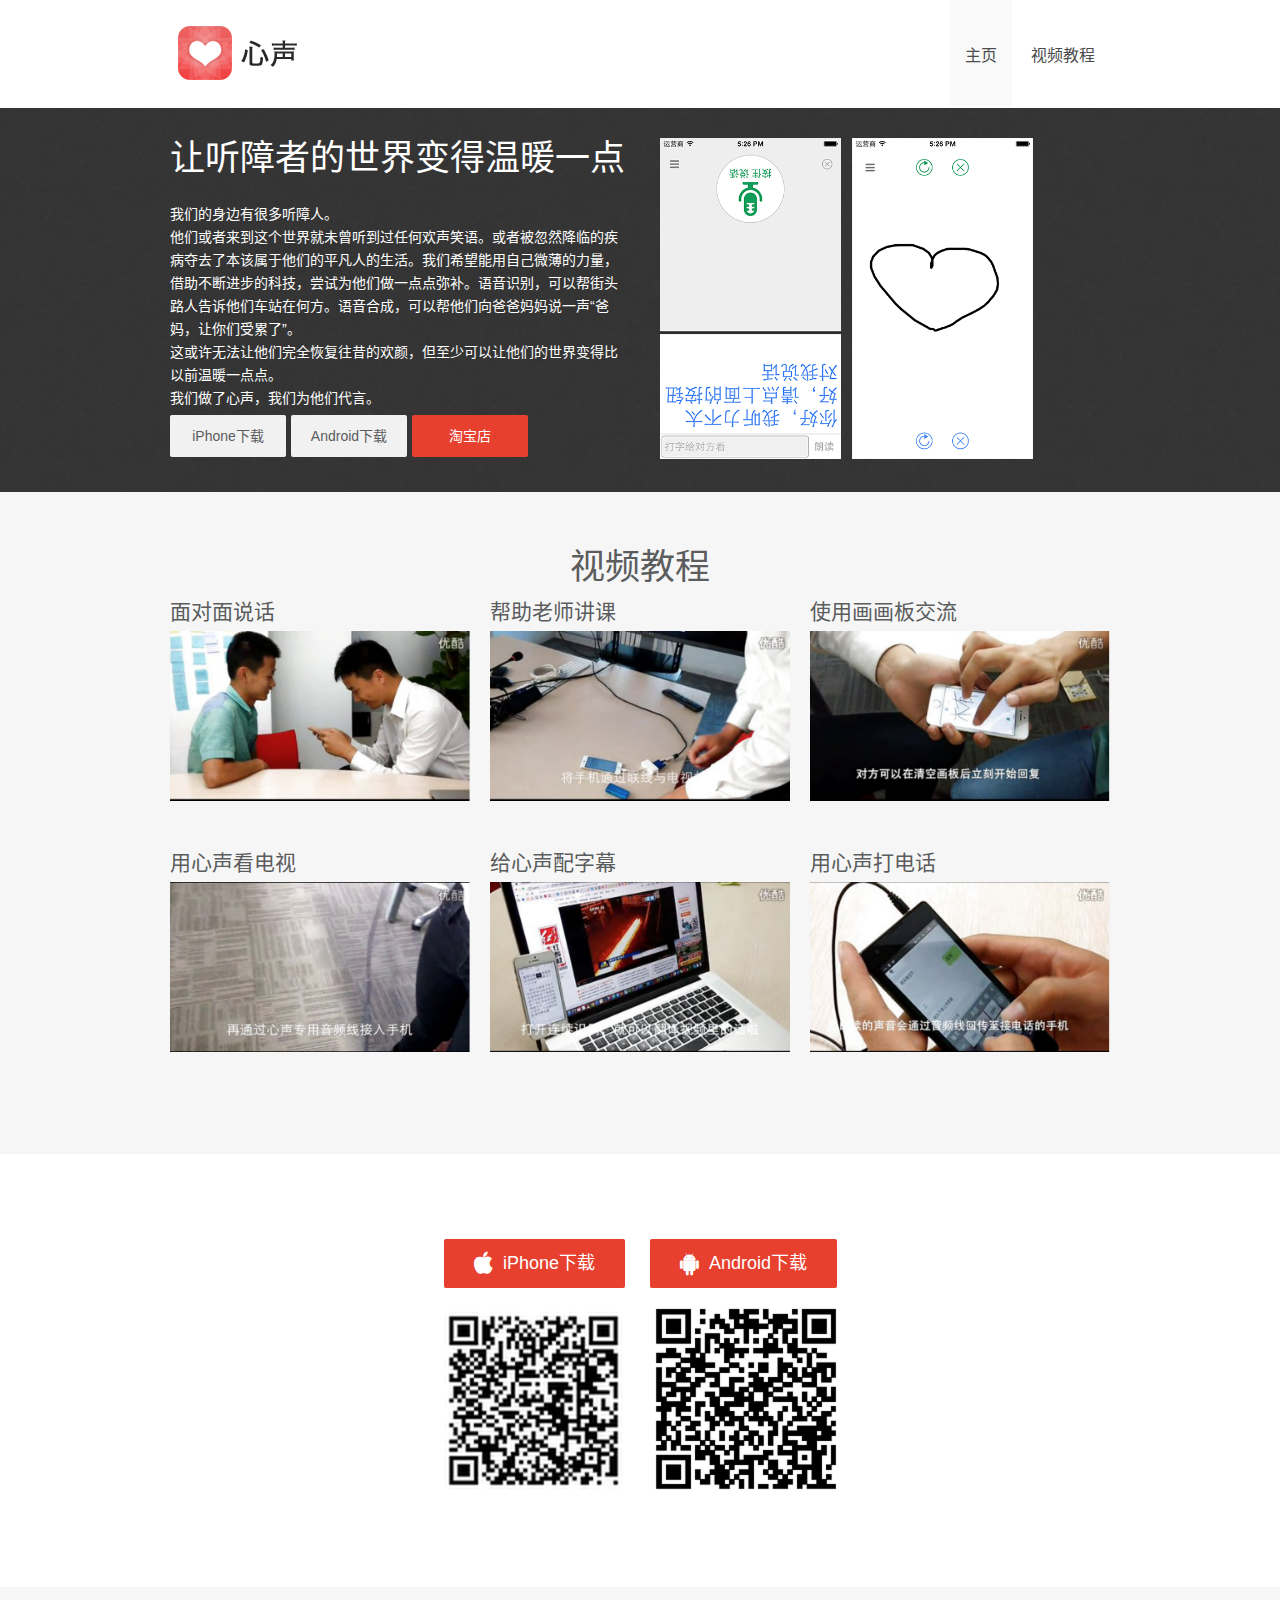
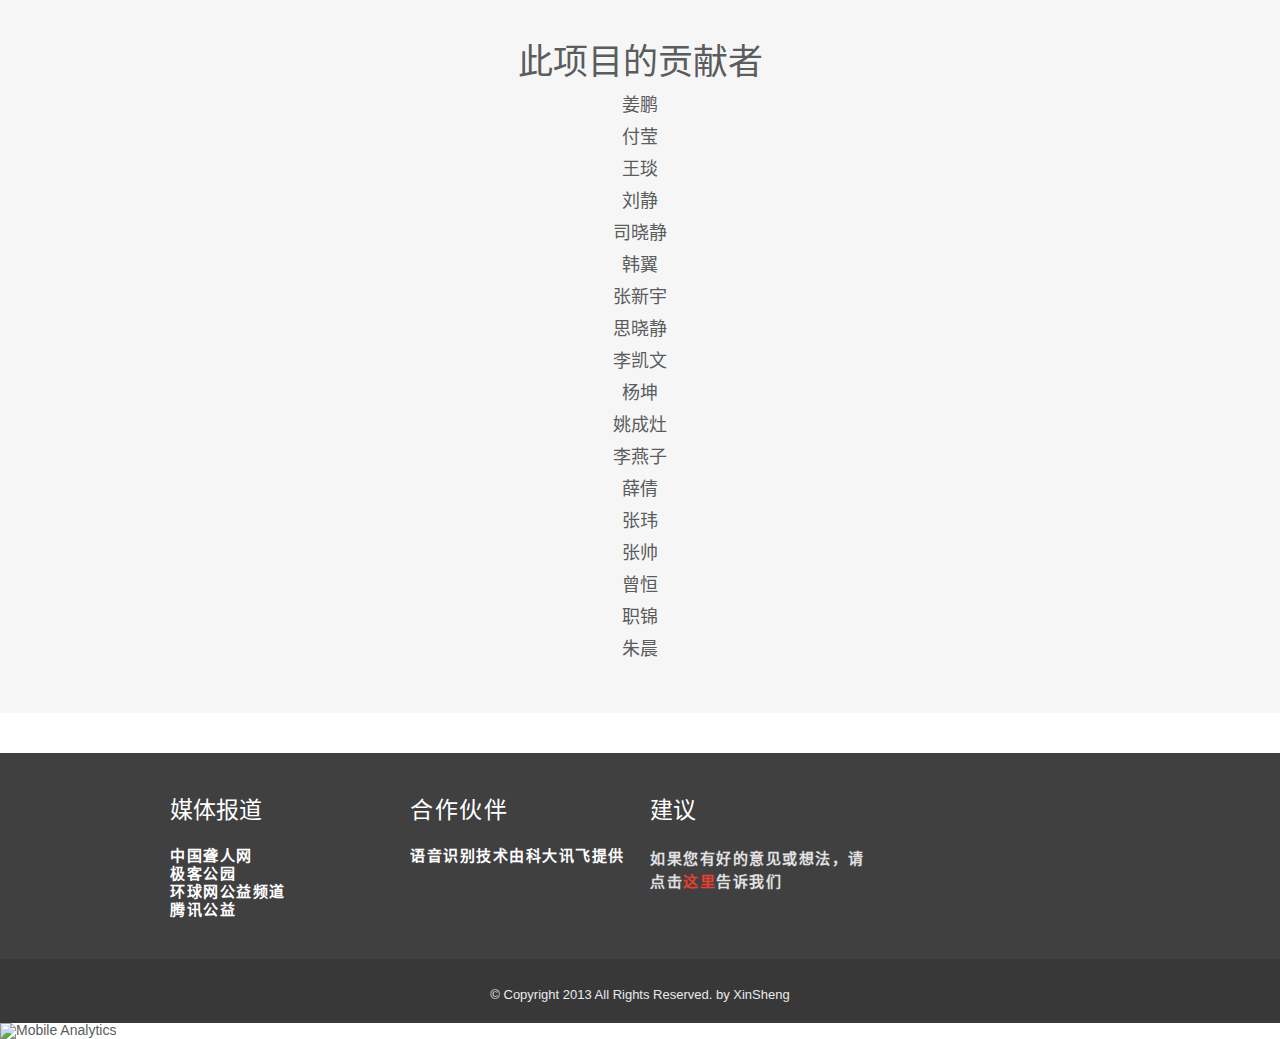
==== index.html @ 829e8775 "add code for mix panel" ====
<!DOCTYPE html>
<!--[if IE 8 ]><html class="ie ie8" lang="en"> <![endif]-->
<!--[if IE 9 ]><html class="ie ie9" lang="en"> <![endif]-->
<!--[if (gte IE 9)|!(IE)]><!--><html lang="zh-cn"> <!--<![endif]-->
<head>

  <!-- Basic Page Needs -->
  <meta charset="utf-8">
  <title>心声</title>
  <meta name="description" content="">
  <meta name="author" content="kevin kun">

  <!-- Mobile Specific Metas -->
  <meta name="viewport" content="width=device-width, initial-scale=1, maximum-scale=1">

  <!-- Main Style -->
  <link rel="stylesheet" href="css/style.css"> 
  
  <!-- Color Style -->
  <link rel="stylesheet" href="css/skins/colors/red.css" name="colors">
  
  <!-- Layout Style -->
  <link rel="stylesheet" href="css/layout/wide.css" name="layout">
  
  <!-- Style Switcher Box -->
  <link rel="stylesheet" href="css/switcher/style.css">


  <!--[if lt IE 9]>
      <script src="js/html5.js"></script>
  <![endif]-->
  
  <!-- Favicons -->
  <link rel="shortcut icon" href="images/favicon.ico">

  <!-- For mixpanel-->
  <!-- start Mixpanel --><script type="text/javascript">(function(f,b){if(!b.__SV){var a,e,i,g;window.mixpanel=b;b._i=[];b.init=function(a,e,d){function f(b,h){var a=h.split(".");2==a.length&&(b=b[a[0]],h=a[1]);b[h]=function(){b.push([h].concat(Array.prototype.slice.call(arguments,0)))}}var c=b;"undefined"!==typeof d?c=b[d]=[]:d="mixpanel";c.people=c.people||[];c.toString=function(b){var a="mixpanel";"mixpanel"!==d&&(a+="."+d);b||(a+=" (stub)");return a};c.people.toString=function(){return c.toString(1)+".people (stub)"};i="disable track track_pageview track_links track_forms register register_once alias unregister identify name_tag set_config people.set people.set_once people.increment people.append people.union people.track_charge people.clear_charges people.delete_user".split(" ");
for(g=0;g<i.length;g++)f(c,i[g]);b._i.push([a,e,d])};b.__SV=1.2;a=f.createElement("script");a.type="text/javascript";a.async=!0;a.src="undefined"!==typeof MIXPANEL_CUSTOM_LIB_URL?MIXPANEL_CUSTOM_LIB_URL:"//cdn.mxpnl.com/libs/mixpanel-2-latest.min.js";e=f.getElementsByTagName("script")[0];e.parentNode.insertBefore(a,e)}})(document,window.mixpanel||[]);
mixpanel.init("1b956e95eafcc970a281e02d8c5438c3");</script>

<!-- end Mixpanel -->



  
</head>
<body class="one-page">

  <div id="wrap" class="boxed">
    <header class="fixed" id="home">
      <!-- delete top-bar -->
      <div class="main-header">
        <div class="container clearfix">
          <!-- delete a small button --><!-- this appear on small devices -->
          <div class="one-third column">
            <div class="logo">
              <a href="#home">
                <img src="images/logo_new.png" alt="心声" />
              </a>
            </div>
          </div><!-- End Logo -->
         
          <div class="two-thirds column">
            <nav id="menu" class="navigation" role="navigation">
              <a href="#">Show navigation</a><!-- this appear on small devices -->
              <ul id="nav">
                <li class="active"><a href="#home">主页</a></li>
                <li ><a href="#videos">视频教程</a></li>
              </ul>
            </nav>
          </div><!-- End Menu -->
        </div><!-- End Container -->
      </div><!-- End main-header -->
    </header><!-- <<< End Header >>> -->
   
    <div class="clearfix">
      
        <div style="background:url(images/img/sliders/slider-2/slider-bg-2.jpg) no-repeat;background-position:50% 0;background-size:cover">
          <div class="container topslider">
            <div class="eight columns contain">
              <h2>
                <span>
                  让听障者的世界变得温暖一点
                </span>
              </h2>
              <p>
                <span>
                  我们的身边有很多听障人。</br>
                  他们或者来到这个世界就未曾听到过任何欢声笑语。或者被忽然降临的疾病夺去了本该属于他们的平凡人的生活。我们希望能用自己微薄的力量，借助不断进步的科技，尝试为他们做一点点弥补。语音识别，可以帮街头路人告诉他们车站在何方。语音合成，可以帮他们向爸爸妈妈说一声“爸妈，让你们受累了”。</br>
                  这或许无法让他们完全恢复往昔的欢颜，但至少可以让他们的世界变得比以前温暖一点点。</br>
                  我们做了心声，我们为他们代言。</br>
                  </span>
              </p>
              <div class="button2">
                <li><a href="https://itunes.apple.com/us/app/xin-sheng/id741291935" class="button downloading normal">iPhone下载</a></li>
                <li><a href="http://www.wandoujia.com/apps/im.xinsheng" class="button downloading normal">Android下载</a></li>
                <a href="http://shop113584321.taobao.com/" class="button downloading color">淘宝店</a>
              </div>
              
            </div>
            <img  src="images/img/sliders/slider-1/slider-item-1.png" class="hero-image"  data-topimage="16%"/>
          </div><!-- End Container -->
            
        </div><!-- End item -->
<!--        <div><iframe height=600 width=800 src="http://player.youku.com/embed/XODI5NTQwNjI4" frameborder=0 allowfullscreen></iframe></div>-->

   
   <!-- ======================== Start Our Services ======================== -->
   
   <div class="services style-2 home bottom-2" id="videos">
     <div class="container clearfix">
     
       <div class="sixteen columns"> 
        <h2 class="title">视频教程</h2> 
       </div>
     
       <div class="one-third column">
         <div class="item bottom-4">
            <div class="desc"><h4>面对面说话</h4></div>
            <a class="fancybox fancybox.iframe" href="iframe_youku.html" >
            <img src="images/cover/cover1.png" alt="" class="pic" />
            </a>
         </div>
       </div><!-- End item -->
       
       <div class="one-third column">
         <div class="item bottom-4">
           <div class="desc"><h4>帮助老师讲课</h4></div>
            <a class="fancybox fancybox.iframe" href="iframe_youku2.html">
            <img src="images/cover/cover2.png" alt="" class="pic" />
            </a>
         </div>
       </div><!-- End item -->
       
       <div class="one-third column">
         <div class="item bottom-4">
           <div class="desc"><h4>使用画画板交流</h4></div>
            <a class="fancybox fancybox.iframe" href="iframe_youku3.html">
            <img src="images/cover/cover3.png" alt="" class="pic" />
            </a>
         </div>
       </div><!-- End item -->
       
       <div class="one-third column">
         <div class="item bottom-4">
           <div class="desc"><h4>用心声看电视</h4></div>
            <a class="fancybox fancybox.iframe" href="iframe_youku4.html">
            <img src="images/cover/cover4.png" alt="" class="pic" />
            </a>
         </div>
       </div><!-- End item -->
       
       <div class="one-third column">
         <div class="item bottom-4">
           <div class="desc"><h4>给心声配字幕</h4></div>
            <a class="fancybox fancybox.iframe" href="iframe_youku5.html">
            <img src="images/cover/cover5.png" alt="" class="pic" />
            </a>
         </div>
       </div><!-- End item -->
       
       <div class="one-third column">
         <div class="item bottom-4">
           <div class="desc"><h4>用心声打电话</h4></div>
            <a class="fancybox fancybox.iframe" href="iframe_youku6.html">
            <img src="images/cover/cover6.png" alt="" class="pic" />
            </a>
         </div>
       </div><!-- End item -->
       
     </div><!-- End Container -->
   </div><!-- End services -->
   
   <!-- ======================== End ======================== -->
   

    
    <!-- ======================== Start About us ======================== -->
   
   <div class="home-bg bottom-3" id="download">
     <div class="container clearfix"> 
          <div class="eight columns left ">
              <a class="button medium color" href="https://itunes.apple.com/us/app/xin-sheng/id741291935"><i class="fa fa-apple fa-lg"></i>&nbsp;&nbsp;iPhone下载</a>
              <div>
                <img src="images/iphone.png" class="QRcode">
              </div>
         </div>
          <div class="eight columns right">
              <a class="button medium color" href="http://www.wandoujia.com/apps/im.xinsheng"><i class="fa fa-android fa-lg"></i>&nbsp;&nbsp;Android下载</a>
              <div>
              <img src="images/android.png" class="QRcode">
              </div>
              
         </div>
    </div><!-- End Container -->
   </div><!-- End about -->
   
   
    <div class="home-bg bottom-3" id="contributer">
     <div class="container clearfix"> 
        <h2 class="title">此项目的贡献者</h2>
        <ul id="namelist">
          <li>姜鹏</li>
          <li>付莹</li>
          <li>王琰</li>
          <li>刘静</li>
          <li>司晓静</li>
          <li>韩翼</li>
          <li>张新宇</li>
          <li>思晓静</li>
          <li>李凯文</li>
          <li>杨坤</li>
          <li>姚成灶</li>
          <li>李燕子</li>
          <li>薛倩</li>
          <li>张玮</li>
          <li>张帅</li>
          <li>曾恒</li>
          <li>职锦</li>
          <li>朱晨</li>
        </ul>
    </div><!-- End Container -->
   </div><!-- End about -->    
    
   
   <footer>
   
     <div class="footer-top">
      <div class="container clearfix">
        
        <div class="four columns widget">
          <h3 class="title">媒体报道</h3>
          <ul class="contributor">
            <li><a href="http://cndcm.cn/index.php?m=content&c=index&a=show&catid=194&id=19">中国聋人网</a></li>
              <li><a href="http://www.geekpark.net/read/view/187723">极客公园</a></li>
              <li><a href="http://hope.huanqiu.com/exclusivetopic/2013-12/4644925.html">环球网公益频道</a></li>
              <li><a href="http://gongyi.qq.com/a/20131210/008461.htm">腾讯公益</a></li>
            </ul>
        </div><!-- End Flickr Widget -->
        
        <div class="four columns widget">
          <div class="contributor"> 
          <h3 class="title">合作伙伴</h3>
          <a href="http://open.voicecloud.cn/">语音识别技术由科大讯飞提供</a>
          
          </div>
        </div>
          <div class="four columns widget">
            <h3 class="title">建议</h3>
              <div class="contributor"><p>如果您有好的意见或想法，请点击<a href="https://jinshuju.net/f/e14x0z" target="“_blank”">这里</a>告诉我们</p></div>
              
          </div>
          <!-- End Subscribe Widget -->
        
      </div><!-- End container -->
     </div><!-- End footer-top -->
     
     <div class="footer-down">
      <div class="container clearfix">
        
        <div class="sixteen columns">
         <span class="copyright">
         © Copyright 2013 All Rights Reserved. by XinSheng</span>
        </div><!-- End copyright -->
        
      </div><!-- End container -->
     </div><!-- End footer-top -->
     
   </footer><!-- <<< End Footer >>> -->
  
  </div><!-- End wrap -->
  
  <!-- Start JavaScript -->
  <script src="js/jquery-1.9.1.min.js"></script> <!-- jQuery library -->
  <script src="js/jquery.easing.1.3.min.js"></script> <!-- jQuery Easing --> 
  <script src="js/jquery-ui/jquery.ui.core.js"></script> <!-- jQuery Ui Core-->
  <script src="js/jquery-ui/jquery.ui.widget.js"></script> <!-- jQuery Ui Widget -->
  <script src="js/jquery-ui/jquery.ui.accordion.js"></script> <!-- jQuery Ui accordion--> 
  <script src="js/jquery-cookie.js"></script> <!-- jQuery cookie --> 
  <script src="js/ddsmoothmenu.js"></script> <!-- Nav Menu ddsmoothmenu -->
  <script src="js/jquery.flexslider.js"></script> <!-- Flex Slider  -->
  <script src="js/colortip.js"></script> <!-- Colortip Tooltip Plugin  -->
  <script src="js/tytabs.js"></script> <!-- jQuery Plugin tytabs  -->
  <script src="js/jquery.ui.totop.js"></script> <!-- UItoTop plugin  -->
  <script src="js/carousel.js"></script> <!-- jQuery Carousel  -->
  <script src="js/jquery.isotope.min.js"></script> <!-- Isotope Filtering  -->
  <script src="js/twitter/jquery.tweet.js"></script> <!-- jQuery Tweets -->
  <script src="js/jflickrfeed.min.js"></script> <!-- jQuery Flickr -->
  <script src="js/social-options.js"></script> <!-- social options , twitter, flickr.. -->
  <script src="js/doubletaptogo.js"></script> <!-- Touch-friendly Script  -->
  <script src="js/fancybox/jquery.fancybox.js"></script> <!-- jQuery FancyBox -->
  <script src="js/fancybox/jquery.fancybox-thumbs.js"></script> 
  <script src="js/jquery.sticky.js"></script> <!-- jQuery Sticky -->
  <!-- Start onepage js -->
  <script src="js/one-page/jquery.scrollTo.js"></script> 
  <script src="js/one-page/jquery.nav.js"></script>
  <script>
  $(document).ready(function() {
	$('#nav').onePageNav({
	  begin: function() {
	  console.log('start')
	  },
	  end: function() {
	  console.log('stop')
	  },
	  filter: ':not(.external)',
	  scrollThreshold: 0.25,
	  scrollOffset: 200
	});				 
  });
  </script>
  <!-- End onepage js -->
  <script src="js/custom.js"></script> <!-- Custom Js file for javascript in html -->
  <!-- End JavaScript -->
  
<a href="https://mixpanel.com/f/partner"><img src="//cdn.mxpnl.com/site_media/images/partner/badge_blue.png" alt="Mobile Analytics" /></a>
    
</body>
</html>
---- css/style.css ----
/*
* Theme Name: Invention
* Theme URI: http://www.jozoor.com
* Description: Invention Theme for corporate and creative sites, responsive and clean layout, more than color skins
* Author: Jozoor team
* Author URI: http://www.jozoor.com
* Version: 1.0
*/

/*
= = = = = = = = = = = = = = = = = = = = = = = = = = = = = = = = =  
=     00   00 00 00   00 00 00   00 00 00   00 00 00   00 00    =
=     00   00    00        00    00    00   00    00   00       =
=     00   00    00      00      00    00   00    00   00       =
=     00   00    00    00        00    00   00    00   00       =
=  00 00   00 00 00   00 00 00   00 00 00   00 00 00   00       =
= = = = = = = = = = = = = = = = = = = = = = = = = = = = = = = = =
*/

/* Import Basic Files
================================================== */

@import url("font.css");                                 /* Custom Font */
@import url("base.css");                                 /* Reset & Basics */
@import url("font-awesome/css/font-awesome.min.css");    /* Font Awesome */
@import url("fontello/css/fontello.css");                /* Fontello Social */
@import url("jquery.fancybox-thumbs.css");
@import url("skeleton.css");                             /* Base 960 Grid */
@import url("javascript.css");                           /* Css Styles for js scripts */
@import url("shortcodes.css");                           /* Css Styles for shortcodes */
@import url("skins/white.css");                          /* Layout Skin */
@import url("custom.css");                               /* Css Styles File for any changes you want to add */


/* Site Styles
================================================== */

/* === common styles === */
.float-right, .top-bar .social-icons, #nav, .more, footer .social, header .social, .accordion .icon-plus, .accordion .icon-minus, .portfolio-control, .portfolio-control a, a.next-post {
	float:right;
}

.float-left, .tweet_list li i.icon-twitter, .navigation ul li, .page-title h1, .accordion.style2 .icon-plus, .accordion.style2 .icon-minus, #horizontal-tabs ul.tabs li, #vertical-tabs .contents, #vertical-tabs ul.tabs, .alert i, .pagination a, .team .item h4, .member-social a, #options li, .share-social a, .post-meta .meta, img.pic-2, .post.style-2 .image-post, a.prev-post, .about-author .avatar, .related-posts .item, .comments .comment-box .avatar, .form-box, .the-icons, header.style-3 #nav  {
	float:left;
}

.bottom-1 { margin-bottom:15px !important; }
.bottom-2 { margin-bottom:25px !important; }
.bottom-3 { margin-bottom:35px !important; }
.bottom-4 { margin-bottom:45px !important; }
.bottom-5 { margin-bottom:55px !important; }

.top-1 { margin-top:15px !important; }
.top-2 { margin-top:25px !important; }
.top-3 { margin-top:35px !important; }
.top-4 { margin-top:45px !important; }
.top-5 { margin-top:55px !important; }

#menu > a {
	border-radius:1px;
}

img.QRcode{
	height: 193px;
}

.hero-image{
	width: 373px;
	margin-left: 20px;
}

div#download {
background-color: #ffffff;
}

.recent-work .item img.pic, .portfolio .item img.pic, .gallery .item img.pic, .img-caption, .slidecontrols li a, .more, .latest-blog .item img.pic, #footer.thumbs li img, #sidebar.thumbs li img, .subscribe input.mail, .subscribe input.submit, #toTop, .accordion h4, .accordion p, .accordion.style2 .icon-plus, .accordion.style2 .icon-minus, .meter, .meter .meter-content, .button, #horizontal-tabs .contents, #vertical-tabs .contents, #horizontal-tabs.style2 ul.tabs li, #vertical-tabs.style2 ul.tabs li, .alert, #toggle-view li h4, #toggle-view .panel, .info-box, .pagination a, .breadcrumbs, .form-elements input[type="text"], .form-elements select, .form-elements textarea, .qoute, .welcome, .testimonial-item  p, .member-social a, .team .item img, .tables-column, .tables-column .footer h4 a, #options li a, .portfolio-control a, .flex-container .slides li img, .share-social a, .project-full img, .image-post img, .post-meta .meta, .widget .text-search, .popular-tags a, img.pic-2, #footer.thumbs li img, .widget .followers, .widget .followers li a, .blog-3 .item, .post-tags, .about-author .content, .related-posts .item img, .comments .comment-box.author, .form-box input.text, .form-box textarea, body.under-construction .content input.subscribe-text, body.under-construction .content input.subscribe-button, .notification_error, .notification_ok {
	border-radius:2px;
}

.tables-column .header h3, .blog-3 .item .image-post img {
	border-radius:2px 2px 0 0;
}

.flex-direction-nav li a.flex-prev, blockquote {
	border-radius:0 2px 2px 0 ;
}

.flex-direction-nav li a.flex-next {
	border-radius:2px 0 0 2px ;
}

img.pic-2 {
	margin:0 13px 5px 0;
}

.more {
	width:29px;
	height:29px;
	display:block;
	font-weight:700;
}

.social a {
	display: inline-block;
	margin: 0 0 0 18px;
}

footer .social .social-icon.white, header .social .social-icon.white {
	margin: 0 !important;
}

header .social {
	margin-top:1px;
}

footer .social {
	margin-top:2px;
}

/* === main styles === */

/* header */
.top-bar {
	min-height: 30px;
    padding: 10px 0;
}

.phone-mail {
	padding: 3px 0;
}

.phone-mail a {
	margin-right:20px;
}

.phone-mail i {
	margin-right:7px;
}

.logo {
	margin:18px 0;
}

/* header styles */
header.style-2 .top-bar {
	min-height: 4px;
	padding:0;
}

header.style-2 .down-button {
	display:none !important;
}

header .search form {
	margin:30px 0;
}

header.style-3.style-5 .navigation > #nav {
	display:inline-block;
	float:none;
	margin-bottom:-4px;
}

header.style-3.style-5 .down-header {
	min-height:66px;
}

/* header sticky fixed */
header.fixed .sticky-wrapper.is-sticky .main-header, header.fixed .sticky-wrapper.is-sticky .down-header {
	position:relative;
	z-index:1000;
	width: 100%;
	-moz-box-shadow: 0 0 3px #888;
    -webkit-box-shadow: 0 0 3px #888;
    box-shadow: 0 0 3px #888;
}

/* navigation menu */
#nav {
	margin-top:-4px;
}

header.style-3 #nav {
	margin-top:-1px;
}

#menu > a {
	display: none;
}

i.icon-angle-down.responsive {
	display:none;
}

.down-button {
	text-align:center;
	display:none;
}

/* slider */
.slider-2 {
	overflow:hidden;
}

.slider-2 .slides .contain {
	position:relative;
	min-height:478px;
}

.slider-2 .button.medium {
	padding:17px 30px;
	margin-right:12px;
}


/* slider-2 options */
.slider-2 .slides  h2, .slider-2 .slides  p, .slider-2 .slides .links {
	position:absolute;
	width:70%;
	padding:0 2%;
}
.slider-2 .slides  h2, .slider-2 .slides  p, .slider-2 .slides  .links {
	max-width:480px;
	min-width:480px;
}

.slider-2 .slides h2 { bottom:70%; opacity:1; }
.slider-2 .slides p { bottom:55%; opacity:1; }
.slider-2 .slides .links { bottom:20%; opacity:1; }
.slider-2 .slides .item {position:absolute;
top: 12%;right: 0%; opacity: 1}

.slider-2 .slides h2 span {
   padding: 10px 20px;
   background:rgba(0, 0, 0, 0.5);
   line-height: 75px;
	letter-spacing:2px;
}



/* services */
.services.home, .one-page .home-bg, .one-page.section, .one-page.welcome {
	padding:55px 0;
}

.one-page.section {
	padding-bottom:0;
}

.services.home.s-2 {
	padding: 75px 0 35px 0;
}

.services.style-1 .item {
	margin-bottom:10px;
}

.services.style-1 .item h3 {
	margin-bottom:12px;
}

.services.style-1 .item .circle {
	width: 130px;
	height: 50px;
	border-radius: 50%;
	margin: 0 auto;
	padding: 40px 0;
	margin-bottom:30px;
}

.services.style-1 .item .circle a {
	display:block;
}

.services.style-1 .item p {
	padding: 0 5px;
}

/* style 2 */
.services.style-2 .item {
	overflow:hidden;
}

.services.style-2 .circle {
	width: 50px;
	height: 22px;
	border-radius: 50%;
	padding: 14px 0;
	margin-right: 10px;
	margin-top: 7px;
}

.services.style-2 .data {
	width: 78%;
}

/* style 3 */
.services.style-3 .item {
	overflow:hidden;
}

.services.style-3 .circle {
	width: 105px;
	height: 51px;
	border-radius: 50%;
	padding:27px 0;
	margin-right: 10px;
}

.services.style-3 .data {
	width: 73%;
}

/* recent work */
.recent-work .item {
	position:relative;
	overflow: hidden; 
	max-height: 240px;
	margin-bottom:20px;
}

.portfolio .item, .gallery .item {
	position:relative;
	overflow: hidden; 
	margin-bottom:20px;
}

.img-caption {
	position:absolute;
	top:100%;
	width:100%;
	height: 100%;
}

.portfolio .item img, .gallery .item img, .recent-work .item img, .portfolio .item a, .recent-work .item a, .gallery .item a {
	display:block;
}

.img-caption .desc {
	padding:10%;
}

.img-caption .desc span {
	text-align: center;
	display: block;
	font-weight: bold;
	margin-top: 10%;
}

.portfolio .item.element-4 .img-caption .desc span {
	margin-top:3%;
}

.portfolio .item.element-4 .img-caption .desc, .gallery .item.element-4 .img-caption .desc {
	padding:5%;
}

.recent-work .item img, .portfolio .item img, .gallery .item img  {
	width:100%;
	height:auto;
}

/* lates blog */
.latest-blog .item {
	margin-bottom:27px;
}

.latest-blog .item img.pic {
	margin-bottom:15px;
}

.latest-blog .item img.pic:hover {
	opacity:.7; filter:alpha(opacity=70); 
}

.latest-blog .item .meta {
	margin-bottom:13px;
}

/* featured clients */
.featured-clients .item {
	margin-bottom:20px;
}

.featured-clients img {
	opacity:.8; filter:alpha(opacity=80); 
}

.featured-clients img:hover {
	opacity:1; filter:alpha(opacity=100); 
}

/* footer */
footer {
	margin-top:40px;
}

.footer-top {
	padding:40px 0;
}

.footer-down {
	padding:22px 0;
}

footer h3.title {
	margin-bottom:20px;
}

.subscribe form {
	margin-top:22px;
}

.subscribe input.mail {
	padding:13px;
	border:none;
	width: 53%;
    margin-right: 2px;
}

.subscribe input.submit {
	padding:12px 15px;
	border:none;
	cursor:pointer;
}

span.copyright {
	padding-top: 7px;
	display: block;
}


/* start inernal pages */
.page-title {
	padding:42px 0 34px 0;
	margin-bottom: 40px;
}

.page-title h1 {
	margin-bottom:0;
}

/* testimonials */
.testimonials .testimonial-item {
	margin-bottom:20px;
}

.testimonial-item  p {
	padding:18px 20px 25px 20px;
}

.testimonials-arrow {
	background:url(../images/icons/testimonials-arrow.png) no-repeat;
	width:26px;
	height:26px;
	margin:0 0 0 30px;
}

.testimonial-item .author {
	margin: -4px 0 0 77px;
}

/* team */
.team .item {
/*	margin-bottom:30px !important;*/
/*	min-height:397px;*/
}

.team.columns-4 .item {
	min-height:360px;
}

.team .item img {
	margin-bottom:15px;
	opacity:.7; filter:alpha(opacity=70); 
}

.team .item img:hover {
	opacity:1; filter:alpha(opacity=100); 
}

.team .item h4 {
	margin-right:5px;
}

.team .item span {
	font-style: italic;
	margin-top: 10px;
	display: inline-block;
}

.team .item p {
	margin:8px 0 18px 0;
}

.member-social a {
	margin: 0 6px 6px 0;
	/*width: 38px; height: 18px; padding: 7px 0 12px 0;*/
	width: 34px;
	height: 15px;
	padding: 4px 0 12px 0;
}

.member-social a i {
	margin:0 auto !important;
	display:block !important;
}

/* 404 page */
.page-404 {
	padding:60px 0 120px 0;
	min-height:520px;
	margin-bottom: -40px;
}

.page-404 .oops {
	margin-bottom: 38px;
}

.page-404 .text {
	margin-bottom:30px;
}

.page-404 .coffee {
	position:relative;
	width: 77px;
    margin: 20px auto;
}

.page-404 i.icon-coffee{
	position: absolute;
	top: 31px;
	z-index: 100;
}

.page-404 i.icon-fire{
	position: absolute;
	left: 28px;
}

/*  single project */
.portfolio-control {
	margin-top:6px;
}

.portfolio-control a {
	padding:4px 14px;
	margin-left: 9px;
}

.portfolio-control a.all {
	padding: 6px 8px 2px 8px;
}

.share-social a {
	margin: 0 6px 6px 0;
	width: 38px;
	height: 18px;
	padding: 7px 0 12px 0;
}

.share-social a span {
	margin:0 auto !important;
	display:block !important;
}

.project-full li {
	margin-bottom:20px;
}

/* blog posts */
.post.style-1, .post.style-2 {
	padding-bottom:32px;
}

.post.style-1:last-child, .post.style-2:last-child {
	border-bottom:0;
}

.image-post {
	margin:5px 0 15px 0;
}

.image-post img:hover {
	opacity:.7; filter:alpha(opacity=70); 
}

.post-content p {
	margin-bottom:10px;
}

.post-meta {
	overflow:hidden;
}

.post-meta .meta {
    padding: 8px 12px 8px 12px;
	min-height: 16px;
	margin: 0 5px 5px 0;
	display: inline-block;	
}

.post-meta .meta i {
	margin-right:3px;
}

.post.style-2 .image-post img {
	max-width: 260px;
	min-height: 187px;
	margin-right: 20px;
}

html.ie.ie8 .post.style-2 .image-post {
	max-width: 260px;
	min-height: 187px;
	margin-right: 20px;
}

.post.single {
	border-bottom:0 !important;
}

/* sidebar */
.sidebar .widget {
	margin-bottom:30px;
}

.sidebar .search form, header .search form {
	position:relative;
}

.sidebar .widget .text-search, header .widget .text-search {
	padding:13px 36px 13px 13px;
	border:none;
	width: 82%;
}

.widget .submit-search {
	background:url(../images/icons/search-icon.png) no-repeat;
	position:absolute;
	top: 15px;
	right: 14px;
	border:none;
	cursor:pointer;
	width:18px;
	height:18px;
}

.widget.categories ul li {
	padding: 5px 5px 10px 18px;
	margin-bottom: 7px;
}

.widget.categories ul li:last-child {
	border-bottom:0;
	margin-bottom:0;
}

.popular-tags a {
	padding: 12px 10px;
	display: inline-block;
	margin: 0 6px 6px 0;
}

.widget #horizontal-tabs ul.tabs li {
	padding: 16px 14px;
}

.widget.most-posts ul.posts li {
	margin-bottom: 22px;
	overflow: hidden;
}

footer .widget.most-posts ul.posts li {
	margin-bottom: 12px;
}

.widget.most-posts ul.posts li:last-child {
	margin-bottom:0;
}

.widget.most-posts ul.posts li img:hover {
    opacity:.8; filter:alpha(opacity=80); 	
}

.widget.most-posts ul.posts li p {
	margin-bottom:5px;
}

.widget.most-posts ul.posts li img {
	width:68px;
	height:68px;
}

.widget .followers {
	padding:10px;
}

.widget .followers li {
	display: inline-block;
	text-align: center;
	margin: 10px 4px;
}

.widget .followers li a {
	display: inline-block;
	margin: 0 6px 6px 0;
	width: 38px;
	height: 18px;
	padding: 7px 0 12px 0;
}

.widget .followers li a i {
	margin:0;
}

.widget .followers li h4 {
	margin-bottom:0;
}

/* blog 3 */
.blog-3 .item {
	margin-bottom:20px;
}

.blog-3 .item .contain .data{
	padding:8px;
}

.blog-3 .item .image-post {
	margin-top:0;
	margin-bottom:3px;
}

.blog-3 .item .post-meta {
	margin-bottom: 13px;
}

.blog-3 .item .post-content {
	padding-top:12px;
}

.blog-3 .item .post-meta .meta {
	padding: 5px 10px 0px 0;
	margin:3px 2px 3px 0;
	background:none !important;
}

.blog-3 #options, .one-page #options {
	margin-bottom: 15px;
}

.blog-3 #options #filters li, .one-page #options #filters li {
	float:none;
	display:inline-block;
	margin: 2px 4px 2px 0;
}

.blog-3 .pagination-contain .pagination {
	display: inline-block;
}

.post-tags {
	padding:13px 15px;
	line-height:22px;
}

.next-prev-posts {
	overflow:hidden;
}

.about-author .content {
	padding:20px;
	overflow:hidden;
	margin-top:20px;
}

.about-author .avatar img {
	width:80px;
	height:80px;
	border-radius:50%;
}

html.ie.ie8 .about-author .avatar img {
	width:inherit;
}

.about-author .content .data {
	margin-left:105px;
}

.about-author .content .data h5 {
	margin-bottom:10px;
}

/* related posts */
.related-posts {
	overflow:hidden;
}

.related-posts .item {
	width:200px;
	margin-right:13px;
	margin-bottom: 13px;
}

.related-posts .item img {
	margin-bottom:10px;
	width:200px;
	height:128px;
}

.related-posts .item img:hover {
	opacity:.7; filter:alpha(opacity=70); 
}

.related-posts .item .meta {
	margin-top:5px;
}

/* comments */
.comments .comment-box {
	margin-bottom:20px;
}

.comments .comment-box .avatar {
	margin-top:5px;
}

.comments .comment-box .avatar img {
	width:60px;
	height:60px;
	border-radius:50%;
}

html.ie.ie8 .comments .comment-box .avatar img {
	width:inherit;
}

.comments .comment-box .comment {
	margin-left:80px;
	padding-bottom:20px;
}

.comments > .comment-box:last-child > .comment {
	border-bottom:0;
}

.comments .comment-box .comment h5 {
	margin-bottom:5px;
}

.comments .comment-box .comment .date-replay {
	margin-bottom:17px;
}

.comments .comment-box .children {
	margin-top:20px;
	margin-left:80px;
}

.comments .comment-box.author {
	padding:15px 10px 10px 10px;
}

.comments .comment-box.author .comment {
	padding-bottom:10px;
	border-bottom:0;
}

/* comment form */
.form-box {
	width:200px;
	margin:0 20px 15px 0;
}

.form-box.last {
	margin-right:0;
}

.form-box.big {
	width:100%;
}

.form-box label {
	padding:5px 0;
	margin-bottom:8px;
	display:block;
}

.form-box input.text {
	padding:12px 10px;
	width:89%;
	display:block;
	border:none;
}

.form-box textarea {
	width:96.6%;
	padding:12px 10px;
	min-height:180px;
	display:block;
	border:none;
}

/* google map */
#map{
	display: block;
	width: 100%;
	height: 350px;
	margin: 0 auto;
	margin-top:-40px;
}

#map img {
	max-width:inherit !important;
}

/* contact info */
.address-info li, .phone-info li, .email-info li {
	padding:5px 5px 5px 18px;
	line-height:25px;
	position: relative;
}

.phone-info li {
	padding-left:22px;
}

.email-info li {
	padding-left:26px;
}

.address-info li:before {
	content: '\f041'; font-family: FontAwesome; font-style: normal; font-weight: normal; text-decoration: inherit;
    font-size: 20px; position: absolute; top: 5px; left: 0;
}

.phone-info li:before {
	content: '\f095'; font-family: FontAwesome; font-style: normal; font-weight: normal; text-decoration: inherit;
    font-size: 17px; position: absolute; top: 5px; left: 0;
}

.email-info li:before {
	content: '\f0e0'; font-family: FontAwesome; font-style: normal; font-weight: normal; text-decoration: inherit;
    font-size: 17px; position: absolute; top: 5px; left: 0;
}

/* Under Construction */
body.under-construction .content h2.title, body.under-construction header .logo img, body.under-construction .content p.text, body.under-construction .content #clock-ticker {
	opacity:0;
}

body.under-construction header .logo img {
	display:block;
}

body.under-construction header .logo {
    margin: 39px 0;
}

body.under-construction .content {
	background: url(../images/img/under_construction.jpg) no-repeat;
	width: 100%;
    height: 455px;
	padding:100px 0;
	image-rendering: optimizeQuality; 
	background-size: cover;
	background-position: 50% 0;
}

body.under-construction .content h2.title {
	margin-bottom:20px;
	margin-top:-40px;
}

body.under-construction .content p.text {
	line-height:40px;
}

body.under-construction .content .block {
	display:inline-block;
	width:130px;
	height: 62px;
    padding: 34px 0;
	border-radius:50%;
	margin:0 10px;
}

body.under-construction .content .block .flip-top {
	display: block;
	margin-bottom: 3px;
}

body.under-construction .content .subscribe {
	position:relative;
	z-index:100;
}

body.under-construction .content input.subscribe-text, body.under-construction .content input.subscribe-button {
	border: none;
}

body.under-construction .content input.subscribe-text {
	width: 50%;
	margin-right: 15px;
	margin-left: 13px;
	padding: 14px 15px;
}

body.under-construction .content input.subscribe-button {
	cursor: pointer;
	padding: 12px 20px 14px 20px;
}

body.under-construction footer {
	margin:0;
	padding:30px 0 40px 0;
}

body.under-construction footer span.copyright {
	margin-bottom:15px;
}

body.under-construction footer .social {
	float:none;
}

/* one page styles */
.one-page p.description {
	line-height:30px;
}

.one-page #options #filters li {
	float: none;
	display: inline-block;
	margin: 2px 4px 2px 0;
}

.one-page #testimonials .slidecontrols li a.carousel1-prev, .one-page #testimonials .slidecontrols li a.carousel1-next {
	bottom:8px;
	top: inherit;
}

.one-page.section .pic {
	display:block;
}

.one-page.section h2 {
	margin-top:90px;
}

.download-now {
	padding:20px 0;
}


/* Media Queries
================================================== */

/* Smaller than standard 960 (devices and browsers) */
@media only screen and (max-width: 959px) {
	
.main-header .two-thirds.column {
	float:right;
}
	
#menu {
	top: auto;
	left: auto;
	position:relative;
}

#menu > a {
	width: 40px;
	height: 40px;
	position: relative;
	float: right;
	margin-top: 33px;
	font-size:0px;
}

header.style-3 #menu > a {
	float: none;
	margin: 10px auto;
}

#menu > a:before, #menu > a:after {
	position: absolute;
	top: 35%;
	left: 25%;
	right: 25%;
	content: '';
}

#menu > a:after {
	top: 60%;
}

#menu:not( :target ) > a:first-of-type, #menu:target > a:last-of-type {
	display: block;
}

i.icon-angle-down.responsive {
	display: inline-block;
	float:right;
}

img.rightarrowclass {
	display:none;
}

/* first level */
#menu > ul {
	height: auto;
	display: none;
	position: absolute;
	right: 0;
	top: 83px;
	min-width: 65%;
	z-index:999;
}

header.style-3 #menu > ul {
	right: 15%;
	top: 51px;
}

#menu > ul > li {
	width: 100%;
}

#menu > ul > li > a,
#menu > ul > li > ul > li > a,
#menu > ul > li > ul > li > ul > li > a,
#menu > ul > li > ul > li > ul > li > ul > li > a
{
	height: auto;
	text-align: left;
	display: block;
    padding: 13px 10px;
}

#menu > ul > li:not( :last-child ) > a {
	border-right: none;
}

/* second level */
#menu li ul, #menu li ul li ul, #menu li ul li ul li ul {
	position: static;
	padding: 0 15px; 
	width:87% !important;
}	

header.style-3 #menu li ul, #menu li ul li ul, #menu li ul li ul li ul {
	width:93% !important;
}

#toTop {
	/*display:none !important;*/
}

/* shortcodes */
.button.small {
	padding: 12px 18px;
}

.button, .button.medium {
	padding: 15px 24px;
}

.button.large {
	padding: 17px 25px;
}

.flex-direction-nav li a {
	top: 38%;
	padding: 8px 7px;
}

.post.style-2 .image-post img {
	max-width: 100%;
	min-height:auto;
	margin-right:0;
}

.blog-3 #options #filters li, .one-page #options #filters li {
	float:left;
}

/* slider */
header.style-3.style-5 .down-header {
	min-height:61px;
}

.one-page p.description {
	font-size:15px;
}

}

/* Tablet Portrait size to standard 960 (devices and browsers) */
@media only screen and (min-width: 768px) and (max-width: 959px) {
	
#footer.thumbs li {
	width: 47%;
	margin: 3px 6px 3px 0;
}

#footer.thumbs li img {
	width: 103px;
	height:90px;
}

.subscribe input.mail {
	width: 89%;
	margin-right:0;
	margin-bottom:10px;
}

.subscribe input.submit {
	width:100%;
}	

/* shortcodes */
#vertical-tabs ul.tabs {
	width:100%;
}

#vertical-tabs ul.tabs li {
	float: left;
	width: 37%;
	text-align: center;
}

#vertical-tabs.style2 ul.tabs li {
	margin-right: 3px;
}

#vertical-tabs .contents, #vertical-tabs.style2 .contents {
	margin-left: 0;
	width:100%;
}

#vertical-tabs.style2 ul.tabs li.current {
	border: none !important;
}

#vertical-tabs ul.tabs {
	border-top:none !important;
}

.alert, .alert .close {
	font-size:14px;
}

.form-elements textarea {
	width:94%;
}

.welcome {
	font-size:23px;
	padding: 30px 5%;
}

.qoute h4 {
	font-size:21px;
}

.qoute .button {
	font-size:14px;
}

.page-title h1 {
	font-size: 42px;
}

/* team */
.team .item {
	min-height:236px;
}

/* services */
.services.style-2, .services.style-3 {
	text-align:center;
}

.services.style-2 .circle, .services.style-3 .circle {
	float:none;
	margin: 0 auto;
	margin-bottom: 15px;
}

.services.style-2 .data, .services.style-3 .data {
	float:none;
	width: 100%;
}

.tables-column .header h3 {
	font-size:20px;
}

/* portfolio items */
.portfolio .item.element-4 .img-caption .desc span {
	margin-top: 1%;
}

.portfolio .item.element-4 .img-caption .desc h3, .gallery .item.element-4 .img-caption .desc h3 {
	font-size: 20px;
	margin-bottom: 0;
}

.portfolio .item.element-4 .img-caption .desc p, .gallery .item.element-4 .img-caption .desc p {
	font-size:13px;
}

.portfolio .item.element-3 .img-caption .desc, .recent-work .item .img-caption .desc, .gallery .item.element-3 .img-caption .desc {
	padding: 5%;
}

.portfolio .item.element-3 .img-caption .desc h3, .recent-work .item .img-caption .desc h3, .gallery .item.element-3 .img-caption .desc h3 {
	font-size: 20px;
	margin-bottom: 0;
}

.portfolio .item.element-3 .img-caption .desc p, .recent-work .item .img-caption .desc p, .gallery .item.element-3 .img-caption .desc p {
	font-size:13px;
}

.portfolio .item.element-3 .img-caption .desc span, .recent-work .item .img-caption .desc span, .gallery .item.element-3 .img-caption .desc span {
	margin-top: 3%;
}

/* sidebar */
.sidebar .widget .text-search, header .widget .text-search {
	width: 77%;
}

#sidebar.thumbs li {
	width: 38.7%;
}

.widget .followers li {
	margin: 10px 18px;
}

.post.style-2 .image-post {
	float:none;
}

/* related posts */
.related-posts .item {
  width: 156px;
}

.related-posts .item img {
	width: 156px;
	height: 110px;
}

/* comment form */
.form-box input.text, .form-box textarea {
	width:95.8%;
}

.form-box {
	width:100%;
	margin:0 0 10px 0;
}

/* slider */
.slider-1 .slides li .item {
	max-width:45%;
}

.slider-1 .slides li .contain, .slider-1 .loading {
	min-height: 395px;
}

.slider-1 .slides li h2, .slider-1 .slides li p, .slider-1 .slides li .links {
	max-width: 380px;
	min-width: 380px;
}

.slider-1 .slides li h2 {
	font-size: 22px;
	line-height: 32px;
}

 .slider-1 .slides li p {
	font-size: 16px;
}

.four.columns #footer.thumbs li {
	width: 46%;
}

.slider-1 .slides li .item .video-wrap {
	min-width: 357px;
	min-height: 194px;
}

.slider-2 .slides  h2, .slider-2 .slides  p, .slider-2 .slides .links {
	width: 80%;
	padding: 0 10%;
}

.slider-2 .slides .contain, .slider-2 .loading {
	min-height: 447px;
}

.one-page h1.title {
	font-size:38px;
}

.welcome-text {
	font-size:38px;
}
	
}

/* All Mobile Sizes (devices and browser) */
@media only screen and (max-width: 767px) {

.recent-work .item {
	max-height: 336px;
}

}

/* Mobile Landscape Size to Tablet Portrait (devices and browsers) */
@media only screen and (min-width: 480px) and (max-width: 767px) {
	
.main-header .one-third.column, .main-header .two-thirds.column {
	width:auto;
}

.logo {
	margin:10px 0 10px 0;
}

header.style-3 .logo {
	margin:30px 0 30px 0;
	text-align:center;
}

#menu > ul {
	width: 420px;
	right:0;
	top: 81px;
}

header.style-3 #menu > ul {
	width: 420px;
	right:0;
	top: 51px;
}

#menu li ul, #menu li ul li ul, #menu li ul li ul li ul {
    width: 92.8% !important;	
}

.phone-mail {
	text-align:center;
	margin-bottom: 7px;
	margin-top: 5px;
}

.phone-mail a {
	margin:0 10px;
}

header .social {
	float:none;
	text-align:center;
	margin-bottom: 11px;
}

.top-bar {
	padding:3px 0;
	min-height:0;
}

.top-bar .slidedown {
	display:none;
}

.down-button {
	display: block;
	width: 30px;
	margin: 0 auto;
	height: 22px;
	opacity:.6; filter:alpha(opacity=60); 
}

.down-button:hover {
	opacity:1; filter:alpha(opacity=100); 
}

#menu > a {
	margin-top:31px;
}

header.style-3 #menu > a {
	margin-top:10px;
}

footer .footer-top .widget {
	margin-bottom:25px;
}

footer h3.title {
    margin-bottom: 10px;	
}

#footer.thumbs li img {
	width: 123px;
	height: 84px;
}

.subscribe input.mail {
    width: 62%;
}

.featured-clients img {
	display:block;
	margin:0 auto;
}

span.copyright {
	text-align:center;
	margin-bottom: 11px;
	line-height: 24px;
}

footer .social {
	text-align:center;
	float:none;
}

footer .social a {
	margin: 0 0 0 13px;
}

.services.style-1 .item {
	margin-bottom:35px;
}

.services.style-1 .item .circle {
	margin-bottom: 17px;
}

.services.style-1 .item h3 {
	margin-bottom:3px;
}

/* shortcodes */
#vertical-tabs ul.tabs {
	width:100%;
}

#vertical-tabs ul.tabs li {
	float: left;
	width: 37%;
	text-align: center;
}

#vertical-tabs.style2 ul.tabs li {
	margin-right: 3px;
}

#vertical-tabs .contents, #vertical-tabs.style2 .contents {
	margin-left: 0;
	width:100%;
}

#vertical-tabs.style2 ul.tabs li.current {
	border: none !important;
}

#vertical-tabs ul.tabs {
	border-top:none !important;
}

.welcome {
	font-size:23px;
	padding: 30px 5%;
	text-align:left;
}

.button.small {
	padding: 10px 16px;
}

.button, .button.medium {
	padding: 12px 22px;
}

.button.large {
	padding: 15px 22px;
}

.page-title h1 {
	font-size: 37px;
}

/* services */
.services.style-2 .data {
	width: 83%;
}

.services.style-3 .data {
	width: 70%;
}

/* 404 page */
.page-404 .oops {
	font-size: 115px;
}

.page-404 .text {
	margin-bottom: 15px;
	font-size: 28px;
	line-height: 41px;
}

.page-404 {
	padding: 40px 0 150px 0;
}

/* sidebar */
.sidebar .widget .text-search, header .widget .text-search {
	width: 88%;
}

#sidebar.thumbs li {
	width: 30.9%;
}

#sidebar.thumbs li img, #footer.thumbs li img, .four.columns #footer.thumbs li img {
	width: 126px;
	height: 105px;
}

.widget .followers li {
	margin: 10px 21px;
}

/* related posts */
.related-posts .item {
  width: 197px;
}

.related-posts .item img {
	width: 197px;
	height: 125px;
}

/* comment form */
.form-box input.text, .form-box textarea {
	width:94.8%;
}

.form-box {
	width:100%;
	margin:0 0 10px 0;
}

.comment-form input.button {
	width:100%;
	padding:13px 0;
}

/* under construction */
body.under-construction .content p.text {
	font-size: 29px;
}

body.under-construction .content {
	height: 515px;
	padding: 75px 0;
}

body.under-construction .content .block {
	margin-bottom:20px;
}

body.under-construction .content input.subscribe-text {
	width: 87%;
	margin-left: 0;
	margin-right: 0;
	margin-bottom: 15px;
}

body.under-construction .content input.subscribe-button {
  width: 94%;
  margin-bottom: 35px;
}

/* slider */
.slider-2 .slides  .item {
	max-width:45%;
}

.slider-2 .slides .contain, .slider-1 .loading {
	min-height: 220px;
}

.slider-2 .slides  h2, .slider-1 .slides  p, .slider-1 .slides li .links {
	max-width: 280px;
	min-width: 280px;
}

.slider-2 .slides  h2 {
	font-size: 22px;
	line-height: 32px;
}

.slider-2 .slides  p, .slider-1 .slides  .links {
	display:none;
}

header .search form {
	margin:0 0 30px 0;
}

.slider-1 .slides li .item .video-wrap {
	min-width: 195px;
	min-height: 124px;
}

.slider-2 .slides h2, .slider-2 .slides p, .slider-2 .slides .links {
	width: 100%; 
    padding: 0;
}

.slider-2 .slides h2 span {
	padding: 5px 20px;
	line-height: 122px;
	font-size:30px;
}

.slider-2 .slides p {
	font-size: 16px;
}

.slider-2 .slides .contain, .slider-2 .loading {
	min-height: 427px;
}

.one-page h1.title {
	font-size:36px;
}

.one-page.section h2 {
	margin-top:20px;
	text-align:center;
}

.one-page.section p {
	text-align:center;
}

.download-now h2 {
	font-size:29px;
}

.welcome-text {
	font-size:28px;
}


	
}

/* Mobile Portrait Size to Mobile Landscape Size (devices and browsers) */
@media only screen and (max-width: 479px) {

.logo img {
	display:block;
	margin:0 auto;
}

#menu > a {
	margin:0 auto;
	margin-bottom:35px;
	float:none;
}

header.style-3 #menu > a {
	margin: 10px auto;
	float:none;
}

#menu > ul {
	width: 100%;
	right:0;
	top: 50px;
}

header.style-3 #menu > ul {
	top: 51px;
	right:0;
}

.phone-mail {
	text-align:center;
	margin-bottom: 0;
	margin-top: 5px;
}

.phone-mail a {
	margin: 0;
	display: block;
	margin-bottom: 10px;
}

header .social {
	float:none;
	text-align:center;
	margin-bottom: 14px;
}

.top-bar {
	padding:3px 0;
	min-height:0;
}

.top-bar .slidedown {
	display:none;
}

.down-button {
	display: block;
	width: 30px;
	margin: 0 auto;
	height: 22px;
	opacity:.6; filter:alpha(opacity=60); 
}

.down-button:hover {
	opacity:1; filter:alpha(opacity=100); 
}

span.copyright {
	text-align:center;
	margin-bottom: 11px;
	line-height: 24px;
}

footer .social {
	text-align:center;
	float:none;
}

footer .social a {
	margin: 0 0 0 10px;
}

.subscribe input.mail {
	width: 89%;
	margin-right:0;
	margin-bottom:10px;
}

.subscribe input.submit {
	width:99%;
}	

#footer.thumbs li, #sidebar.thumbs li {
	width: 31%;
	margin: 3px 6px 0px 0;
}

footer .footer-top .widget {
	margin-bottom:25px;
}

footer h3.title {
    margin-bottom: 10px;	
}

.featured-clients img {
	display:block;
	margin:0 auto;
}

h3.title, .latest-blog .item h3 {
	font-size: 23px;
}

.services.style-1 .item {
	margin-bottom:35px;
}

.services.style-1 .item .circle {
	margin-bottom: 17px;
}

.services.style-1 .item h3 {
	margin-bottom:3px;
}

/* shortcodes */
.button.small {
	padding: 8px 13px;
}

.button, .button.medium {
	padding: 10px 18px;
}

.button.large {
	padding: 13px 19px;
}

#vertical-tabs ul.tabs, #horizontal-tabs ul.tabs {
	width:100%;
}

#vertical-tabs ul.tabs li, #horizontal-tabs ul.tabs li{
	float: left;
	width: 82%;
	text-align: center;
}

#vertical-tabs.style2 ul.tabs li {
	margin-right: 3px;
}

#vertical-tabs .contents, #vertical-tabs.style2 .contents {
	margin-left: 0;
	width:100%;
}

#vertical-tabs.style2 ul.tabs li.current {
	border: none !important;
}

#vertical-tabs ul.tabs {
	border-top:none !important;
}

.welcome {
	font-size:23px;
	padding: 30px 5%;
	text-align:left;
}

.alert, .alert .close {
	font-size: 14px;
}

.form-elements span {
	width: 100%;
	margin: 10px 0;
}

.qoute h4 {
	font-size: 19px;
}

.page-title h1 {
	font-size: 33px;
	float:none;
	text-align:center;
}

.testimonials-arrow {
	margin-left:15px;
}

.testimonial-item .author {
	margin-left:57px;
}

/* team */
.team .item {
	min-height:391px;
}

/* services */
.services.style-2, .services.style-3 {
	text-align:center;
}

.services.style-2 .circle, .services.style-3 .circle {
	float:none;
	margin: 0 auto;
	margin-bottom: 15px;
}

.services.style-2 .data, .services.style-3 .data {
	float:none;
	width: 100%;
}

/* 404 page */
.page-404 .oops {
	font-size: 90px;
	margin-bottom: 30px;
}

.page-404 .text {
	margin-bottom: 15px;
	font-size: 20px;
	line-height: 41px;
}

.page-404 {
	padding: 40px 0 120px 0;
}

/* portfolio items */
.portfolio .item.element-3 .img-caption .desc, .recent-work .item .img-caption .desc, .gallery .item.element-3 .img-caption .desc {
	padding: 5%;
}

.portfolio .item.element-3 .img-caption .desc h3, .recent-work .item .img-caption .desc h3, .gallery .item.element-3 .img-caption .desc h3 {
	font-size: 20px;
	margin-bottom: 0;
}

.portfolio .item.element-3 .img-caption .desc p, .recent-work .item .img-caption .desc p, .gallery .item.element-3 .img-caption .desc p {
	font-size:13px;
}

.portfolio .item.element-3 .img-caption .desc span, .recent-work .item .img-caption .desc span, .gallery .item.element-3 .img-caption .desc span {
	margin-top: 3%;
}

/* single project */
.portfolio-control {
	float: none;
	margin-right: auto;
	margin-left: auto;
	width: 147px;
	margin-top: 15px;
}

/* flex slider direction */
.flex-direction-nav li a {
	top: 37%;
	padding: 0px 5px;
}

/* sidebar */
.sidebar .widget .text-search, header .widget .text-search {
	width: 80%;
}

.widget .followers li {
	margin: 10px 30px;
}

.about-author .avatar {
	float:none;
	text-align:center;
}

.about-author .content .data {
	margin-left:0;
	margin-top:12px;
}

.about-author .content .data h5 {
	text-align:center;
}

/* related posts */
.related-posts .item {
	width: 100%;
	margin-right: 0;
}

.related-posts .item img {
	width: 100%;
	height: 165px;
}

.comments .comment-box .avatar {
	float:none;
	text-align:center;
}

.comments .comment-box .comment {
	margin-left:0;
	margin-top:15px;
}

.comments .comment-box .comment h5, .comments .comment-box .comment .date-replay {
	text-align:center;
}

.comments .comment-box .children {
	margin-left:20px;
}

/* comment form */
.form-box input.text, .form-box textarea {
	width:91%;
}

.form-box {
	width:100%;
	margin:0 0 10px 0;
}

.comment-form input.button {
	width:99%;
	padding:11px 0;
}

/* under construction */
body.under-construction .content h2.title {
	font-size: 27px;
}

body.under-construction .content p.text {
	font-size: 18px;
}

body.under-construction .content {
	height: 488px;
	padding: 75px 0;
}

body.under-construction .content .block {
	width: 115px;
	height: 65px;
	padding: 25px 0;
	margin: 0 5px;
	margin-bottom:20px;
}

body.under-construction .content input.subscribe-text {
	width: 87%;
	margin-left: 0;
	margin-right: 0;
	margin-bottom: 15px;
}

body.under-construction .content input.subscribe-button {
  width: 98%;
  margin-bottom: 35px;
}

/* slider */
.slider-1 .slides li .item {
	max-width:45%;
}

.slider-1 .slides li .contain, .slider-1 .loading {
	min-height: 135px;
}

.slider-1 .slides li h2, .slider-1 .slides li p, .slider-1 .slides li .links {
	max-width: 140px;
	min-width: 140px;
}

.slider-1 .slides li h2 {
	font-size: 15px;
    line-height: 20px;
}

.slider-1 .slides li p, .slider-1 .slides li .links {
	display:none;
}

header .search form {
	margin:0 0 30px 0;
}

.slider-1 .slides li .item .video-wrap {
	min-width: 115px;
	min-height: 95px;
}

.slider-2 .slides h2, .slider-2 .slides  p, .slider-2 .slides  .links {
	width: 100%;
    padding: 0;
}

.slider-2 .slides  h2 {
	margin-bottom: 76px;
}

.slider-2 .slides  h2 span {
	padding: 5px;
	line-height: 45px;
    font-size: 18px;
}

.slider-2 .slides  p {
	font-size: 14px;
}

.slider-2 .slides  .contain, .slider-2 .loading {
	min-height: 357px;
}

.one-page h1.title {
	font-size:29px;
}

.one-page.section h2 {
	margin-top:20px;
	text-align:center;
}

.one-page.section p {
	text-align:center;
}

.download-now h2 {
	font-size:29px;
}

.welcome-text {
	font-size:20px;
}

.one-page .testimonial-item .author {
    margin-bottom:50px;
}




}
---- css/skins/colors/red.css ----
/*
* Theme Name: Invention
* Theme URI: http://www.jozoor.com
* Description: Invention Theme for corporate and creative sites, responsive and clean layout, more than color skins
* Author: Jozoor team
* Author URI: http://www.jozoor.com
* Version: 1.0
*/

/*
= = = = = = = = = = = = = = = = = = = = = = = = = = = = = = = = =  
=     00   00 00 00   00 00 00   00 00 00   00 00 00   00 00    =
=     00   00    00        00    00    00   00    00   00       =
=     00   00    00      00      00    00   00    00   00       =
=     00   00    00    00        00    00   00    00   00       =
=  00 00   00 00 00   00 00 00   00 00 00   00 00 00   00       =
= = = = = = = = = = = = = = = = = = = = = = = = = = = = = = = = =
*/

/* Backgrounds
================================================== */
::-moz-selection {
    background:#e7402f;
}

::selection {
    background:#e7402f;
}

.services.style-1 .item.active .circle, .services.style-1 .item:hover .circle, .more:hover, .subscribe input.submit, #menu > a, .page-title, .accordion h4.ui-state-active, .accordion.style2 h4.ui-state-active .icon-plus, .accordion.style2 h4.ui-state-active .icon-minus, .meter > span:after, .animate > span > span, .button.color, .button.black:hover, #horizontal-tabs.style2 ul.tabs li.current, #vertical-tabs.style2 ul.tabs li.current, #horizontal-tabs.style2 ul.tabs li:hover, #vertical-tabs.style2 ul.tabs li:hover, #toggle-view li h4.color, .highlight-color, .dropcap.color, .pagination a.next-button:hover, .pagination a.prev-button:hover, .pagination a:hover, .pagination a.current, table.style.color th, .meter .meter-content, .team .item .member-social a:hover, .services.style-2 .item .circle, .services.style-2 .item.active:hover .circle, .services.style-3 .item.active .circle, .services.style-3 .item:hover .circle, .tables-column .footer h4 a:hover, .tables-column.color .header h3 , .tables-column.color .footer h4 a, .tables-column .header h3 span.pop, .share-social a:hover, .popular-tags a:hover, .widget .followers li a:hover, body.under-construction #wrap.boxed, body.under-construction .content input.subscribe-button, .flex-control-nav li a.flex-active, .flex-control-nav li a:hover, header.style-4 .top-bar, html.ie.ie8 .img-caption, html.ie.ie8 .fancybox-title-float-wrap .child, .slide-bg-color {
	 background:#e7402f;
}

.img-caption, .fancybox-title-float-wrap .child {
	background:rgba(231,64,47,.88);
}

/* Colors 
================================================== */
p a, a:hover, .latest-blog .item h3 a:hover, .tweet_list li i.icon-twitter, .tweet.footer .tweet_list li a:hover, footer a:hover, .button.normal:hover, .breadcrumbs a, span.color, .team .item span, .check-list.why li:before, .widget.most-posts ul.posts li a:hover, .blog-3 .item .post-meta a:hover, .post-tags a, .form-box label small, i.color, header.style-4 .navigation > ul > li > a:hover, header.style-4 .navigation > ul > li > a.selected, header.style-4 .navigation > ul > li.active > a {
	 color:#e7402f;
}

/* borders
================================================== */
.navigation ul li a:hover, .navigation ul li a.selected, .navigation ul li.active a {
	border-top:4px solid #e7402f;
}

#horizontal-tabs ul.tabs li.current {
	border-top:2px solid #e7402f;
}

#vertical-tabs ul.tabs li.current {
	border-left:2px solid #e7402f;
}

header.style-3 .navigation ul li a:hover, header.style-3 .navigation ul li a.selected, header.style-3 .navigation ul li.active a {
	border-top:1px solid #e7402f;
}
---- css/layout/wide.css ----
/*
* Theme Name: Invention
* Theme URI: http://www.jozoor.com
* Description: Invention Theme for corporate and creative sites, responsive and clean layout, more than color skins
* Author: Jozoor team
* Author URI: http://www.jozoor.com
* Version: 1.0
*/

/*
= = = = = = = = = = = = = = = = = = = = = = = = = = = = = = = = =  
=     00   00 00 00   00 00 00   00 00 00   00 00 00   00 00    =
=     00   00    00        00    00    00   00    00   00       =
=     00   00    00      00      00    00   00    00   00       =
=     00   00    00    00        00    00   00    00   00       =
=  00 00   00 00 00   00 00 00   00 00 00   00 00 00   00       =
= = = = = = = = = = = = = = = = = = = = = = = = = = = = = = = = =
*/

.hidden {
	display:none;
}
---- css/switcher/style.css ----
/*
* Theme Name: Invention
* Theme URI: http://www.jozoor.com
* Description: Invention Theme for corporate and creative sites, responsive and clean layout, more than color skins
* Author: Jozoor team
* Author URI: http://www.jozoor.com
* Version: 1.0
*/

/*
= = = = = = = = = = = = = = = = = = = = = = = = = = = = = = = = =  
=     00   00 00 00   00 00 00   00 00 00   00 00 00   00 00    =
=     00   00    00        00    00    00   00    00   00       =
=     00   00    00      00      00    00   00    00   00       =
=     00   00    00    00        00    00   00    00   00       =
=  00 00   00 00 00   00 00 00   00 00 00   00 00 00   00       =
= = = = = = = = = = = = = = = = = = = = = = = = = = = = = = = = =
*/

/* Main Style */
.switcher h3 {
	font-size:13px;
	margin: 1px 0 3px 0;
	color:#474646;
}

.switcher {
	background: #FBFBFB;
	width:159px;
	position:fixed;
	top:185px;
	z-index:9999;
	left:0px;
	border-radius: 0 0 4px 0;
	border-right:1px solid #fff;
	border-bottom:1px solid #fff;
	-webkit-box-shadow:  0px 0px 4px 0px rgba(51, 51, 51, 0.4);
	box-shadow:  0px 0px 4px 0px rgba(51, 51, 51, 0.4);
}

.switcher h2 {
	background: #4b4c4d;
	color: #FFFFFF;
	padding: 0;
	font-size: 15px;
	padding: 5px 0 6px 15px;
	line-height: 30px;
}

.switcher h2 a {
	background: #4b4c4d;
	display: block;
	height: 27px;
	position: absolute;
	right: -39px;
	top: 0;
	width: 42px;
	border-radius: 0 4px 4px 0;
	text-align:center;
	color:#fff;
	padding: 7px 0;
}

.switcher .content2 {
	padding:5px 16px 16px 16px;
	overflow:hidden;
}

/* Layout Box */
.layout-switcher {
	margin:0 0 10px 0;
	overflow:hidden;
}

.layout-switcher a.layout {
	padding:8px 7px 7px 7px;
	border-radius: 2px;
	color: #5a5c5d;
	border: 2px solid #EAEAEA;
	width: 39px;
	cursor: pointer;
	float: left;
	display: block;
	margin: 0 6px 0 0;
	text-align: center;
	background: white;
}

.layout-switcher a.layout.current {
	cursor: default;
	border: 2px solid;
}


/* Color Box */
.switcher-box {
	height:auto;
	overflow:hidden;
	margin-bottom:6px;
}

.styleswitch {
	width: 20px;
    height: 23px;
	display: block;
	cursor: pointer;
	margin: 0 4px 4px 0;
	float:left;
}

.styleswitch.current {
	-moz-box-shadow: inset 0 0 5px #000;
    -webkit-box-shadow: inset 0 0 5px #000;
    box-shadow: inner 0 0 5px #000;
}

/*.styleswitch.selected { box-shadow: 0 0 0 2px #474646 inset; }*/

.styleswitch#red    { background-color:#e7402f; }
.styleswitch#orange { background-color:#ef730e; }
.styleswitch#turquoise { background-color:#3fbd98; }
.styleswitch#green  { background-color:#80ba42; }
.styleswitch#blue   { background-color:#378ac4; }


/* Background Box */
.bg {
	height:auto;
	overflow:hidden;
	margin-bottom:6px;
}

.pattern {
	width: 21px;
    height: 24px;
	display: block;
	cursor: pointer;
	margin: 0 4px 4px 0;
	float:left;
	box-shadow: 0 0 0 1px #D6D2D2 inset;
}

.pattern.current {
	-moz-box-shadow: inset 0 0 5px #000;
    -webkit-box-shadow: inset 0 0 5px #000;
    box-shadow: inner 0 0 5px #000;
}

/*.pattern.selected2 { box-shadow: 0 0 0 2px #474646 inset; }*/

.pattern#crossed { background: url("./icons/crossed.png") no-repeat ; }
.pattern#fabric  { background: url("./icons/fabric.png") no-repeat ; }
.pattern#linen   { background: url("./icons/linen.png") no-repeat ; }
.pattern#wood    { background: url("./icons/wood.png") no-repeat ; }
.pattern#diagmonds    { background: url("./icons/diagmonds.png") no-repeat ; }
.pattern#triangles    { background: url("./icons/triangles.png") no-repeat ; }
.pattern#black_mamba    { background: url("./icons/black_mamba.png") no-repeat ; }
.pattern#vichy    { background: url("./icons/vichy.png") no-repeat ; }
.pattern#back_pattern    { background: url("./icons/back_pattern.png") no-repeat ; }
.pattern#checkered_pattern    { background: url("./icons/checkered_pattern.png") no-repeat ; }
.pattern#diamond_upholstery    { background: url("./icons/diamond_upholstery.png") no-repeat ; }
.pattern#lyonnette    { background: url("./icons/lyonnette.png") no-repeat ; }
.pattern#graphy    { background: url("./icons/graphy.png") no-repeat ; }
.pattern#black_thread    { background: url("./icons/black_thread.png") no-repeat ; }
.pattern#subtlenet2    { background: url("./icons/subtlenet2.png") no-repeat ; }

/* Dark Style */
a.dark-style {
	display:block;
	padding:9px 0 11px 0;
	text-align:center;
	background:#4b4c4d;
	color:#fff;
	cursor:pointer;
}
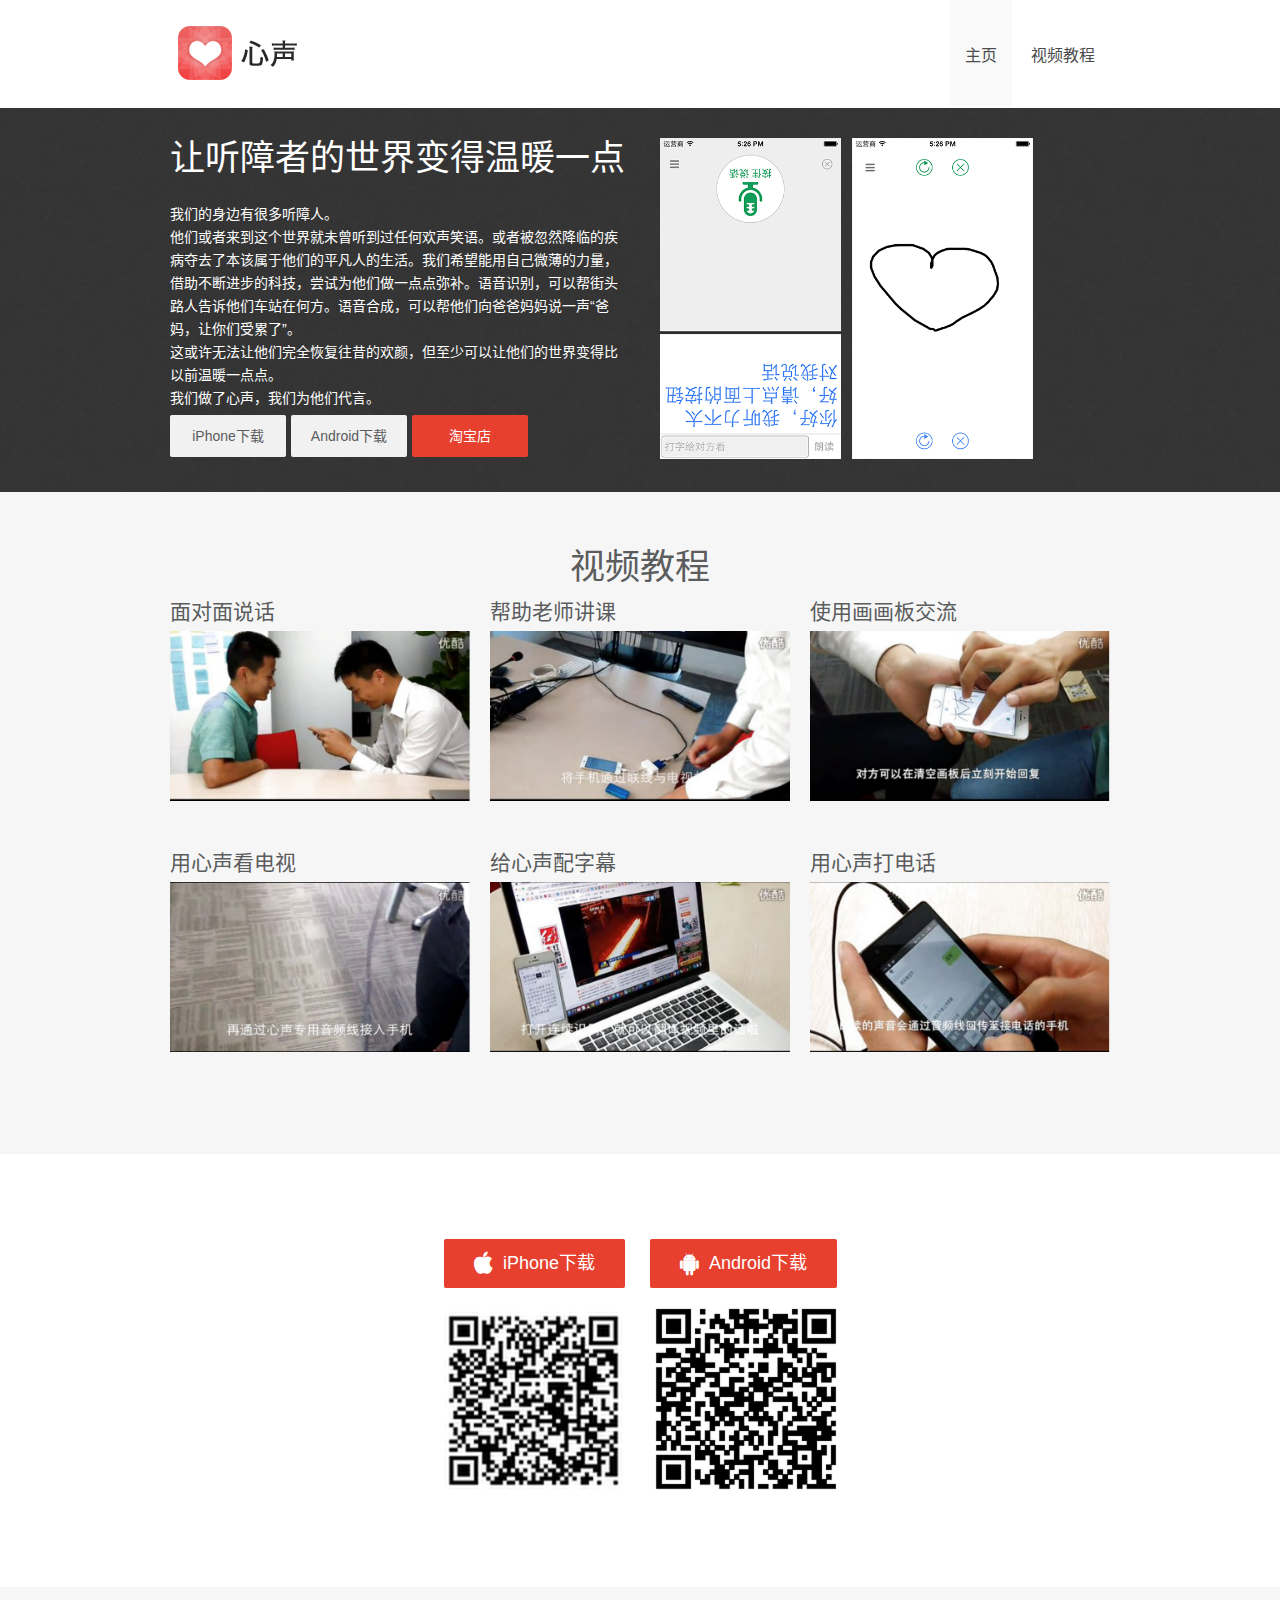
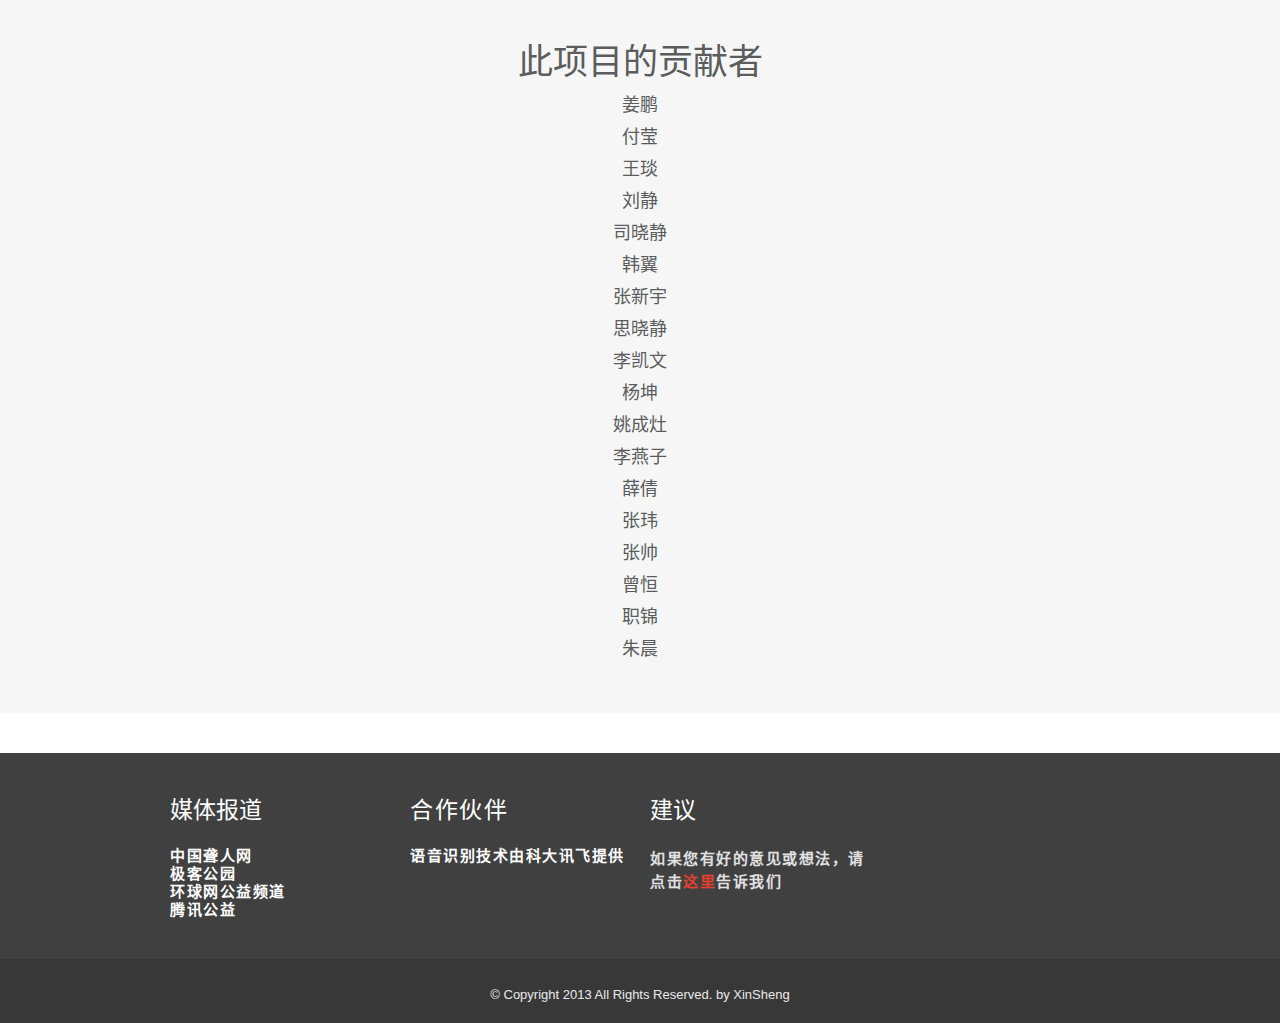
==== commit b33fc51c: "add track code for mix panel" ====
--- a/index.html
+++ b/index.html
@@ -13,6 +13,13 @@
   <!-- Mobile Specific Metas -->
   <meta name="viewport" content="width=device-width, initial-scale=1, maximum-scale=1">
 
+
+<!-- start Mixpanel --><script type="text/javascript">(function(f,b){if(!b.__SV){var a,e,i,g;window.mixpanel=b;b._i=[];b.init=function(a,e,d){function f(b,h){var a=h.split(".");2==a.length&&(b=b[a[0]],h=a[1]);b[h]=function(){b.push([h].concat(Array.prototype.slice.call(arguments,0)))}}var c=b;"undefined"!==typeof d?c=b[d]=[]:d="mixpanel";c.people=c.people||[];c.toString=function(b){var a="mixpanel";"mixpanel"!==d&&(a+="."+d);b||(a+=" (stub)");return a};c.people.toString=function(){return c.toString(1)+".people (stub)"};i="disable track track_pageview track_links track_forms register register_once alias unregister identify name_tag set_config people.set people.set_once people.increment people.append people.union people.track_charge people.clear_charges people.delete_user".split(" ");
+for(g=0;g<i.length;g++)f(c,i[g]);b._i.push([a,e,d])};b.__SV=1.2;a=f.createElement("script");a.type="text/javascript";a.async=!0;a.src="undefined"!==typeof MIXPANEL_CUSTOM_LIB_URL?MIXPANEL_CUSTOM_LIB_URL:"//cdn.mxpnl.com/libs/mixpanel-2-latest.min.js";e=f.getElementsByTagName("script")[0];e.parentNode.insertBefore(a,e)}})(document,window.mixpanel||[]);
+mixpanel.init("1b956e95eafcc970a281e02d8c5438c3");</script><!-- end Mixpanel -->
+
+
+
   <!-- Main Style -->
   <link rel="stylesheet" href="css/style.css"> 
   
@@ -33,12 +40,6 @@
   <!-- Favicons -->
   <link rel="shortcut icon" href="images/favicon.ico">
 
-  <!-- For mixpanel-->
-  <!-- start Mixpanel --><script type="text/javascript">(function(f,b){if(!b.__SV){var a,e,i,g;window.mixpanel=b;b._i=[];b.init=function(a,e,d){function f(b,h){var a=h.split(".");2==a.length&&(b=b[a[0]],h=a[1]);b[h]=function(){b.push([h].concat(Array.prototype.slice.call(arguments,0)))}}var c=b;"undefined"!==typeof d?c=b[d]=[]:d="mixpanel";c.people=c.people||[];c.toString=function(b){var a="mixpanel";"mixpanel"!==d&&(a+="."+d);b||(a+=" (stub)");return a};c.people.toString=function(){return c.toString(1)+".people (stub)"};i="disable track track_pageview track_links track_forms register register_once alias unregister identify name_tag set_config people.set people.set_once people.increment people.append people.union people.track_charge people.clear_charges people.delete_user".split(" ");
-for(g=0;g<i.length;g++)f(c,i[g]);b._i.push([a,e,d])};b.__SV=1.2;a=f.createElement("script");a.type="text/javascript";a.async=!0;a.src="undefined"!==typeof MIXPANEL_CUSTOM_LIB_URL?MIXPANEL_CUSTOM_LIB_URL:"//cdn.mxpnl.com/libs/mixpanel-2-latest.min.js";e=f.getElementsByTagName("script")[0];e.parentNode.insertBefore(a,e)}})(document,window.mixpanel||[]);
-mixpanel.init("1b956e95eafcc970a281e02d8c5438c3");</script>
-
-<!-- end Mixpanel -->
 
 
 
@@ -313,7 +314,7 @@
   <script src="js/custom.js"></script> <!-- Custom Js file for javascript in html -->
   <!-- End JavaScript -->
   
-<a href="https://mixpanel.com/f/partner"><img src="//cdn.mxpnl.com/site_media/images/partner/badge_blue.png" alt="Mobile Analytics" /></a>
+<a style="display:none" href="https://mixpanel.com/f/partner"><img src="//cdn.mxpnl.com/site_media/images/partner/badge_blue.png" alt="Mobile Analytics" /></a>
     
 </body>
 </html>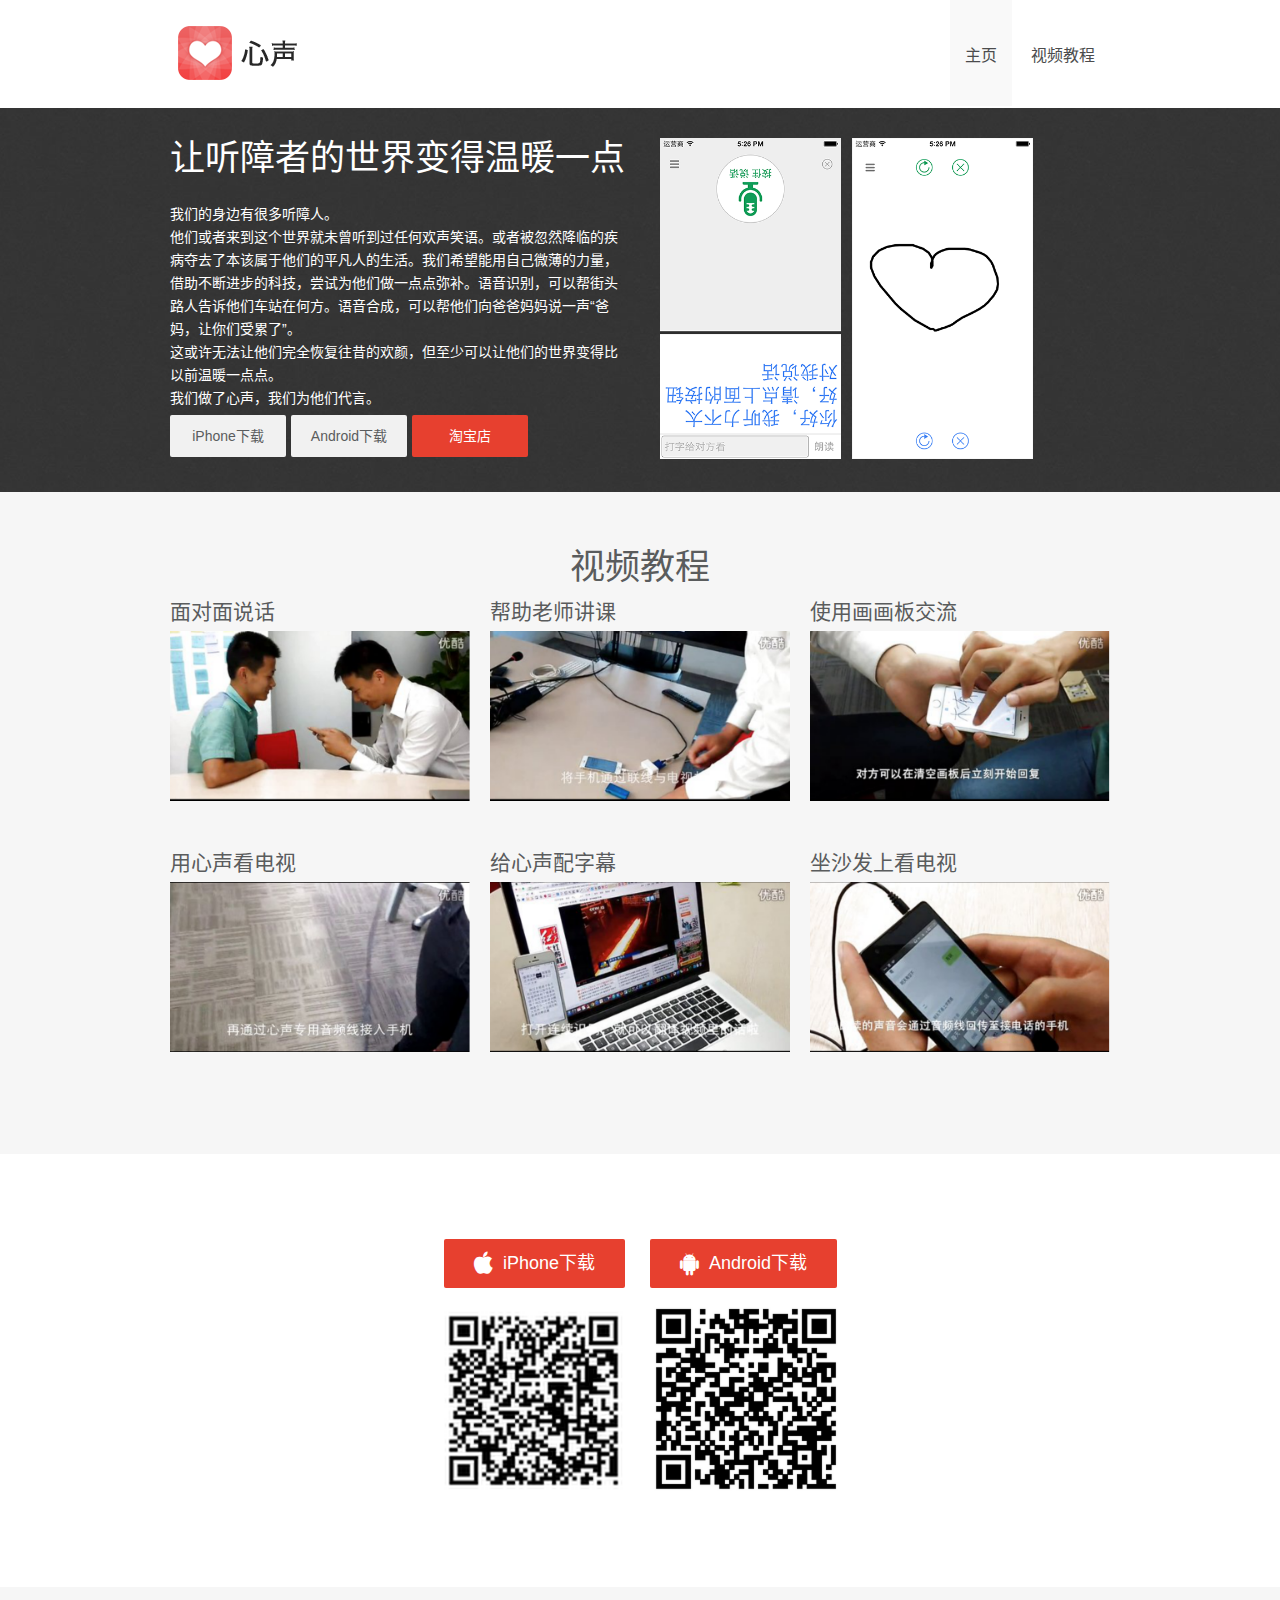
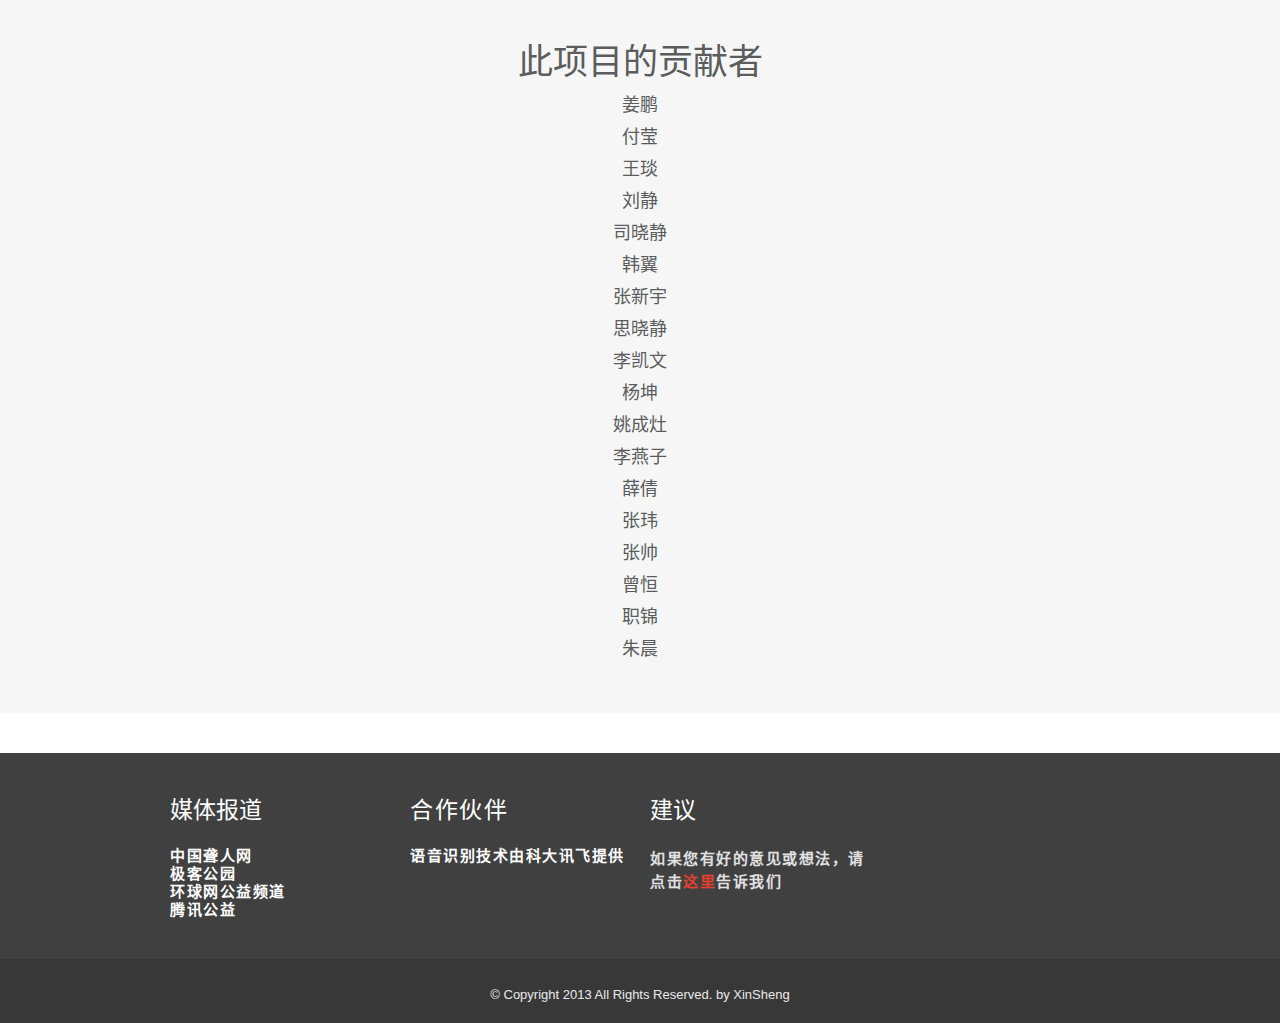
==== commit fd8e5484: "update video" ====
--- a/index.html
+++ b/index.html
@@ -162,7 +162,7 @@
        
        <div class="one-third column">
          <div class="item bottom-4">
-           <div class="desc"><h4>用心声打电话</h4></div>
+           <div class="desc"><h4>坐沙发上看电视</h4></div>
             <a class="fancybox fancybox.iframe" href="iframe_youku6.html">
             <img src="images/cover/cover6.png" alt="" class="pic" />
             </a>
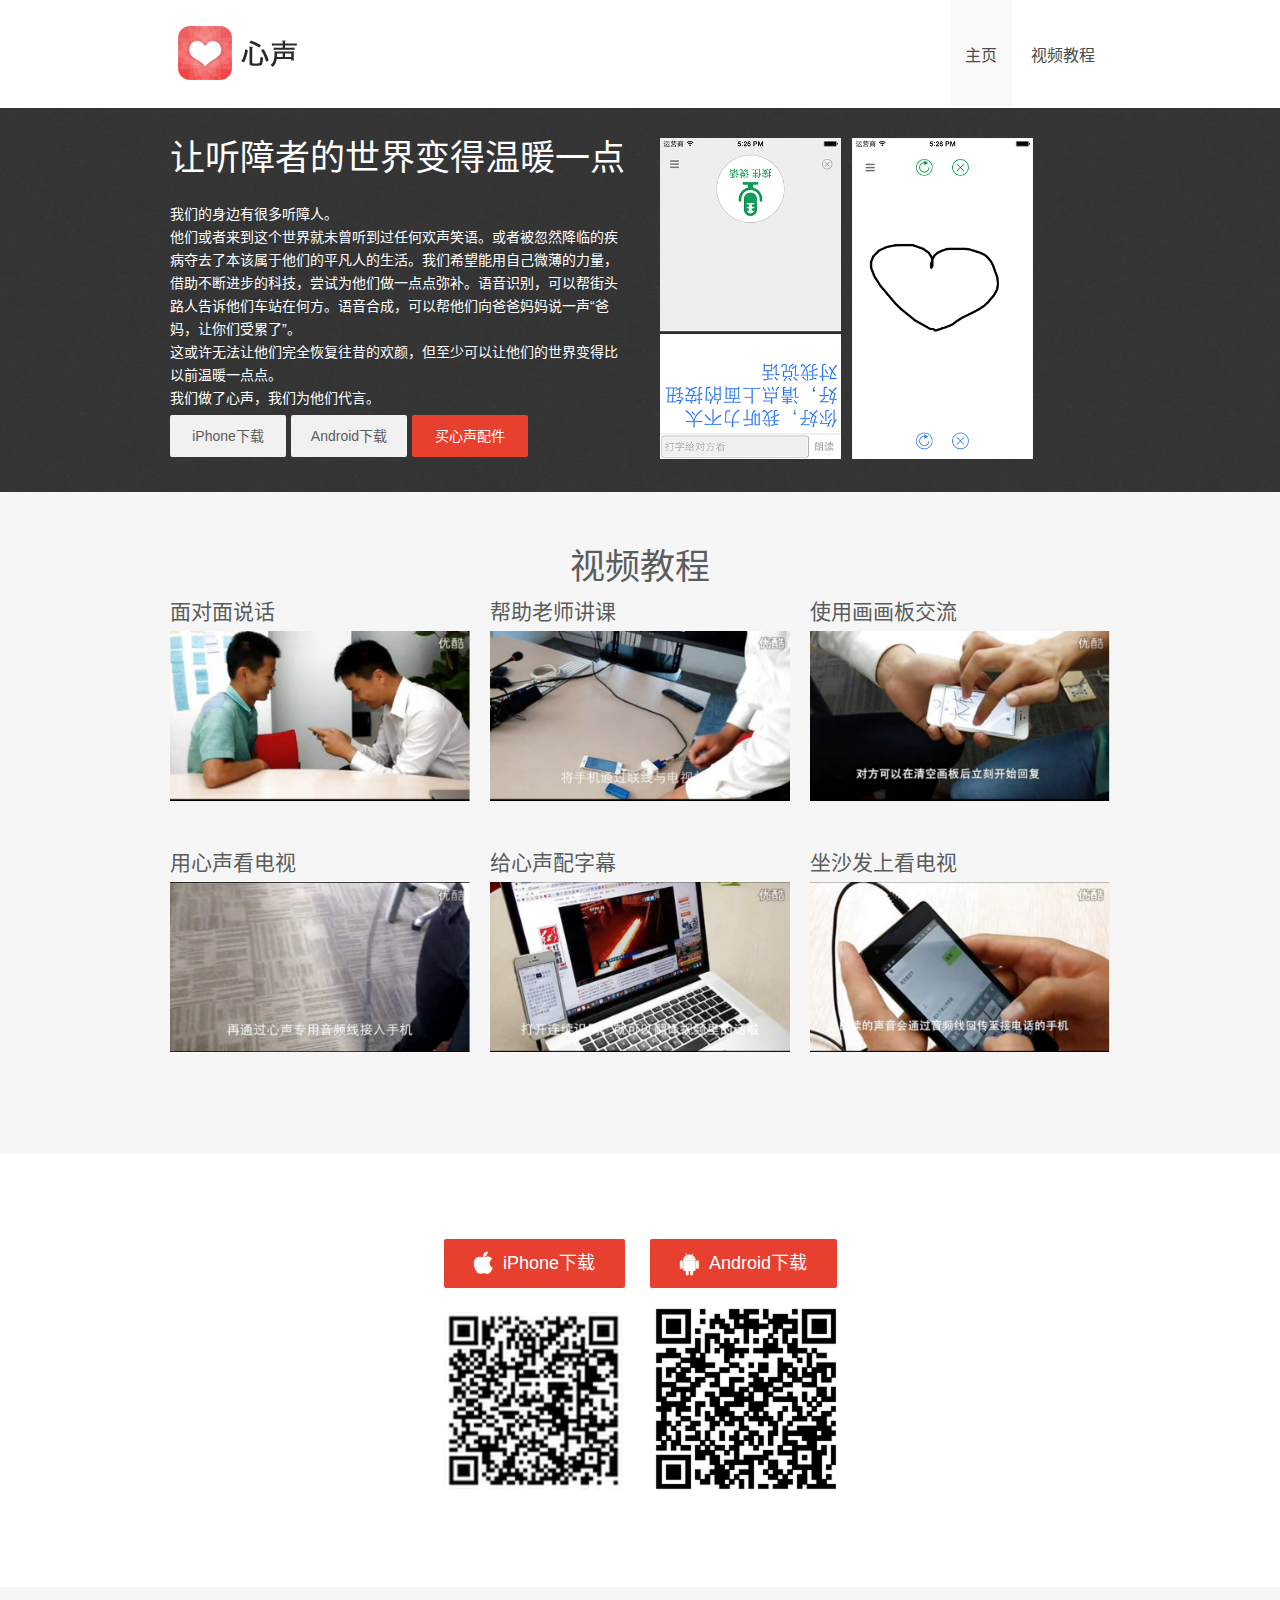
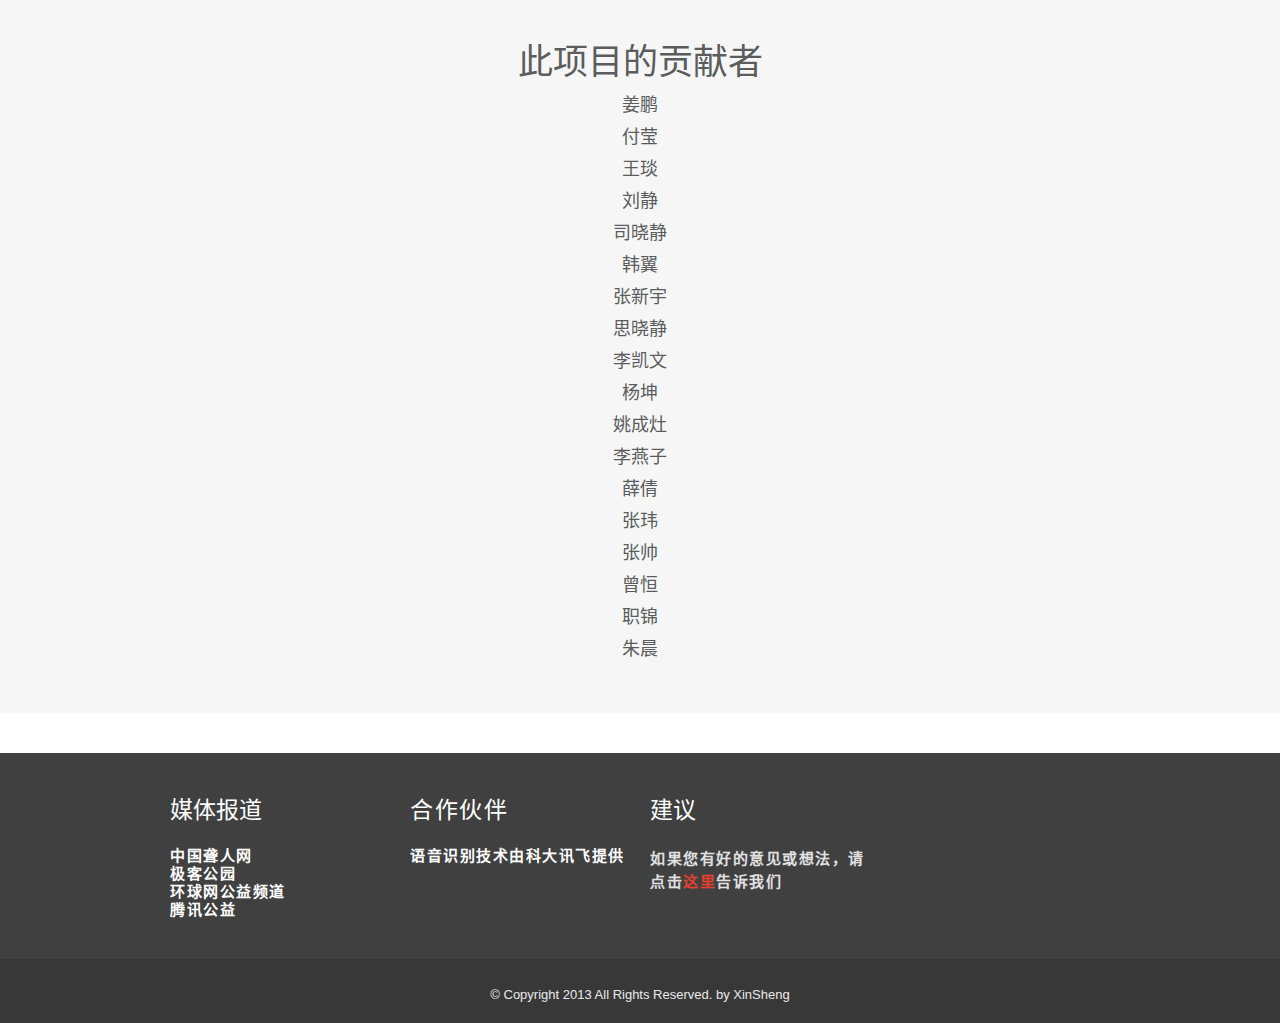
==== commit b52cbe9f: "change taobao address" ====
--- a/index.html
+++ b/index.html
@@ -94,8 +94,8 @@
               </p>
               <div class="button2">
                 <li><a href="https://itunes.apple.com/us/app/xin-sheng/id741291935" class="button downloading normal">iPhone下载</a></li>
-                <li><a href="http://www.wandoujia.com/apps/im.xinsheng" class="button downloading normal">Android下载</a></li>
-                <a href="http://shop113584321.taobao.com/" class="button downloading color">淘宝店</a>
+                <li><a href="http://android.myapp.com/myapp/detail.htm?apkName=im.xinsheng" class="button downloading normal">Android下载</a></li>
+                <a href="http://shop.xinsheng.im/" class="button downloading color">买心声配件</a>
               </div>
               
             </div>
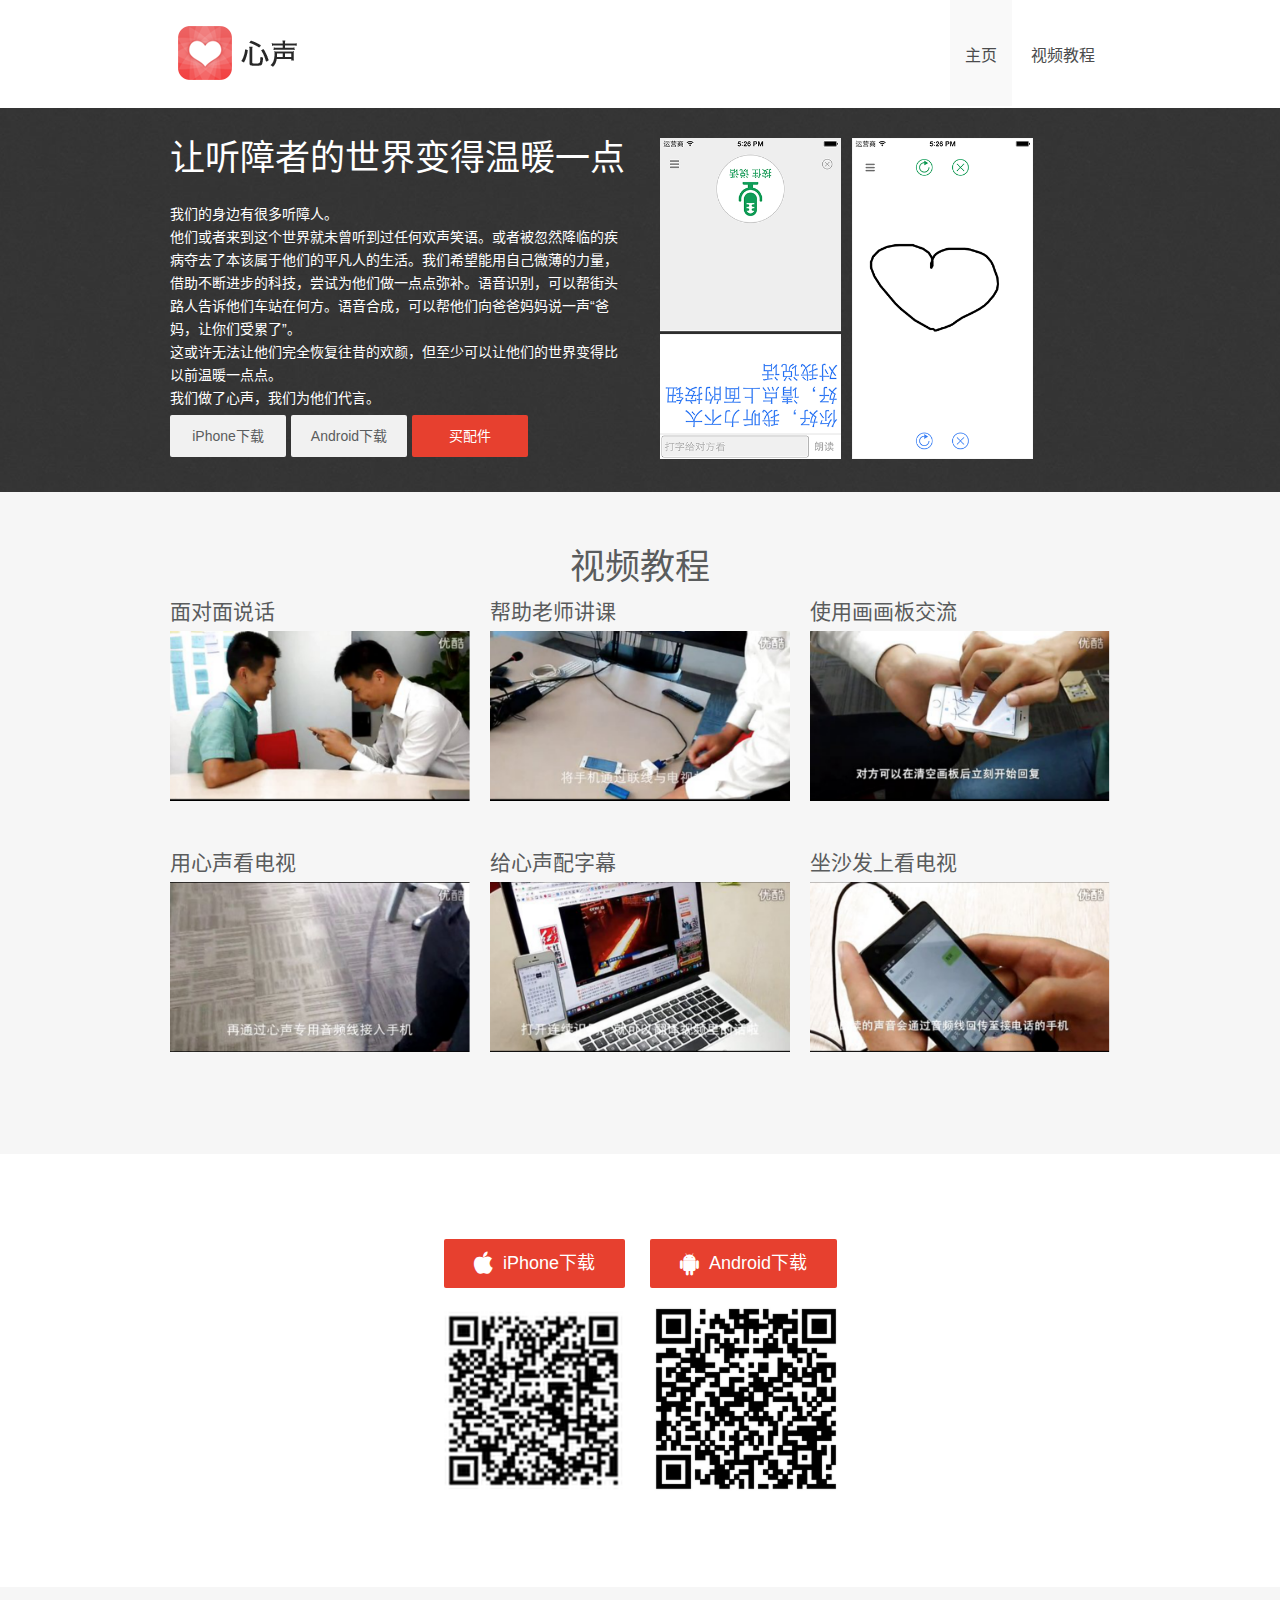
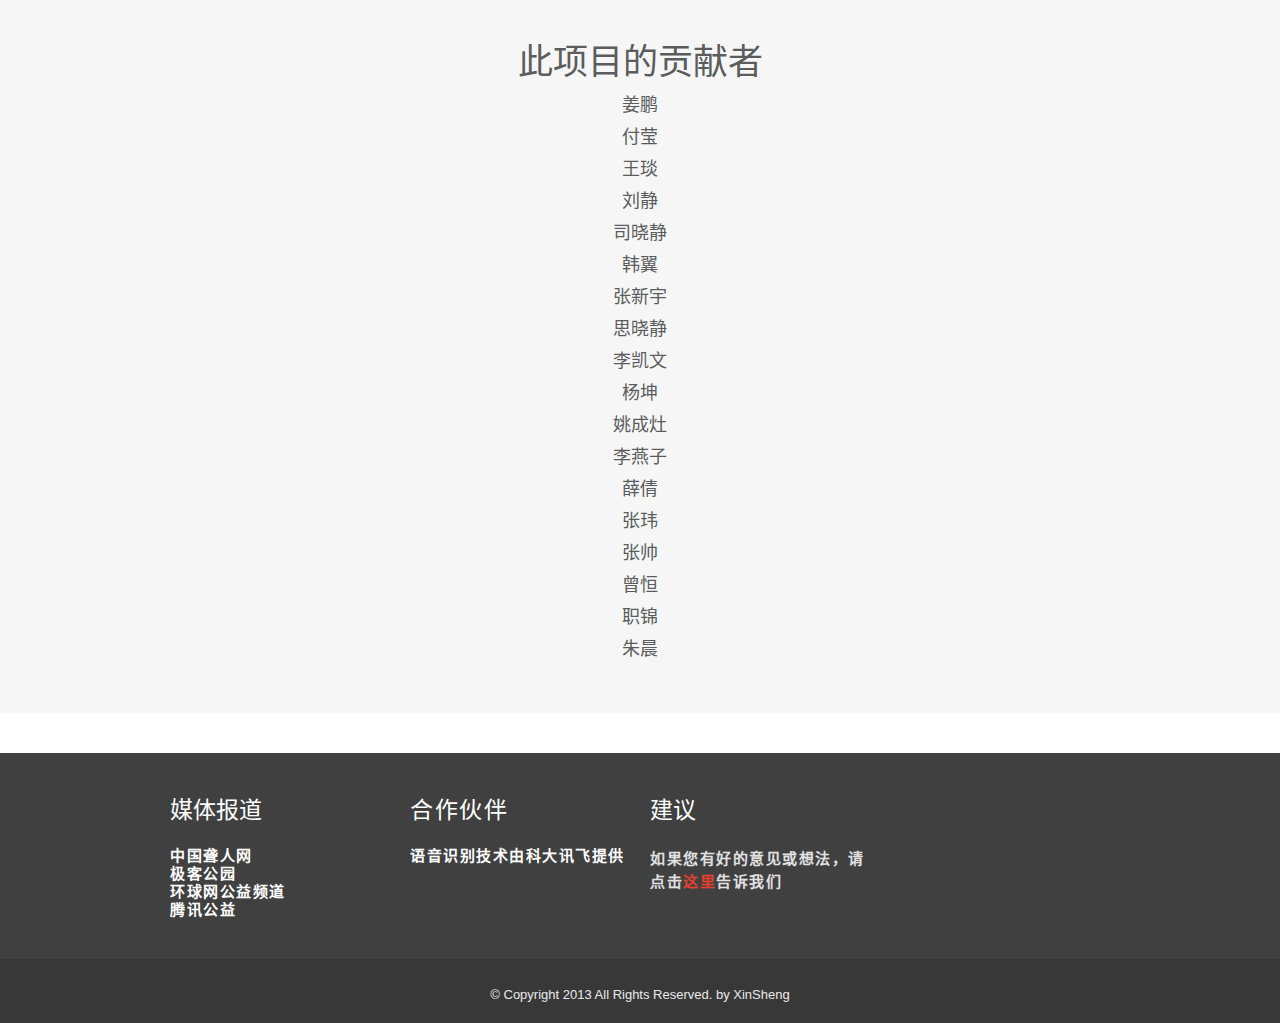
==== commit 472ff8d5: "test push" ====
--- a/index.html
+++ b/index.html
@@ -95,7 +95,7 @@
               <div class="button2">
                 <li><a href="https://itunes.apple.com/us/app/xin-sheng/id741291935" class="button downloading normal">iPhone下载</a></li>
                 <li><a href="http://android.myapp.com/myapp/detail.htm?apkName=im.xinsheng" class="button downloading normal">Android下载</a></li>
-                <a href="http://shop.xinsheng.im/" class="button downloading color">买心声配件</a>
+                <a href="http://shop.xinsheng.im/" class="button downloading color">买配件</a>
               </div>
               
             </div>
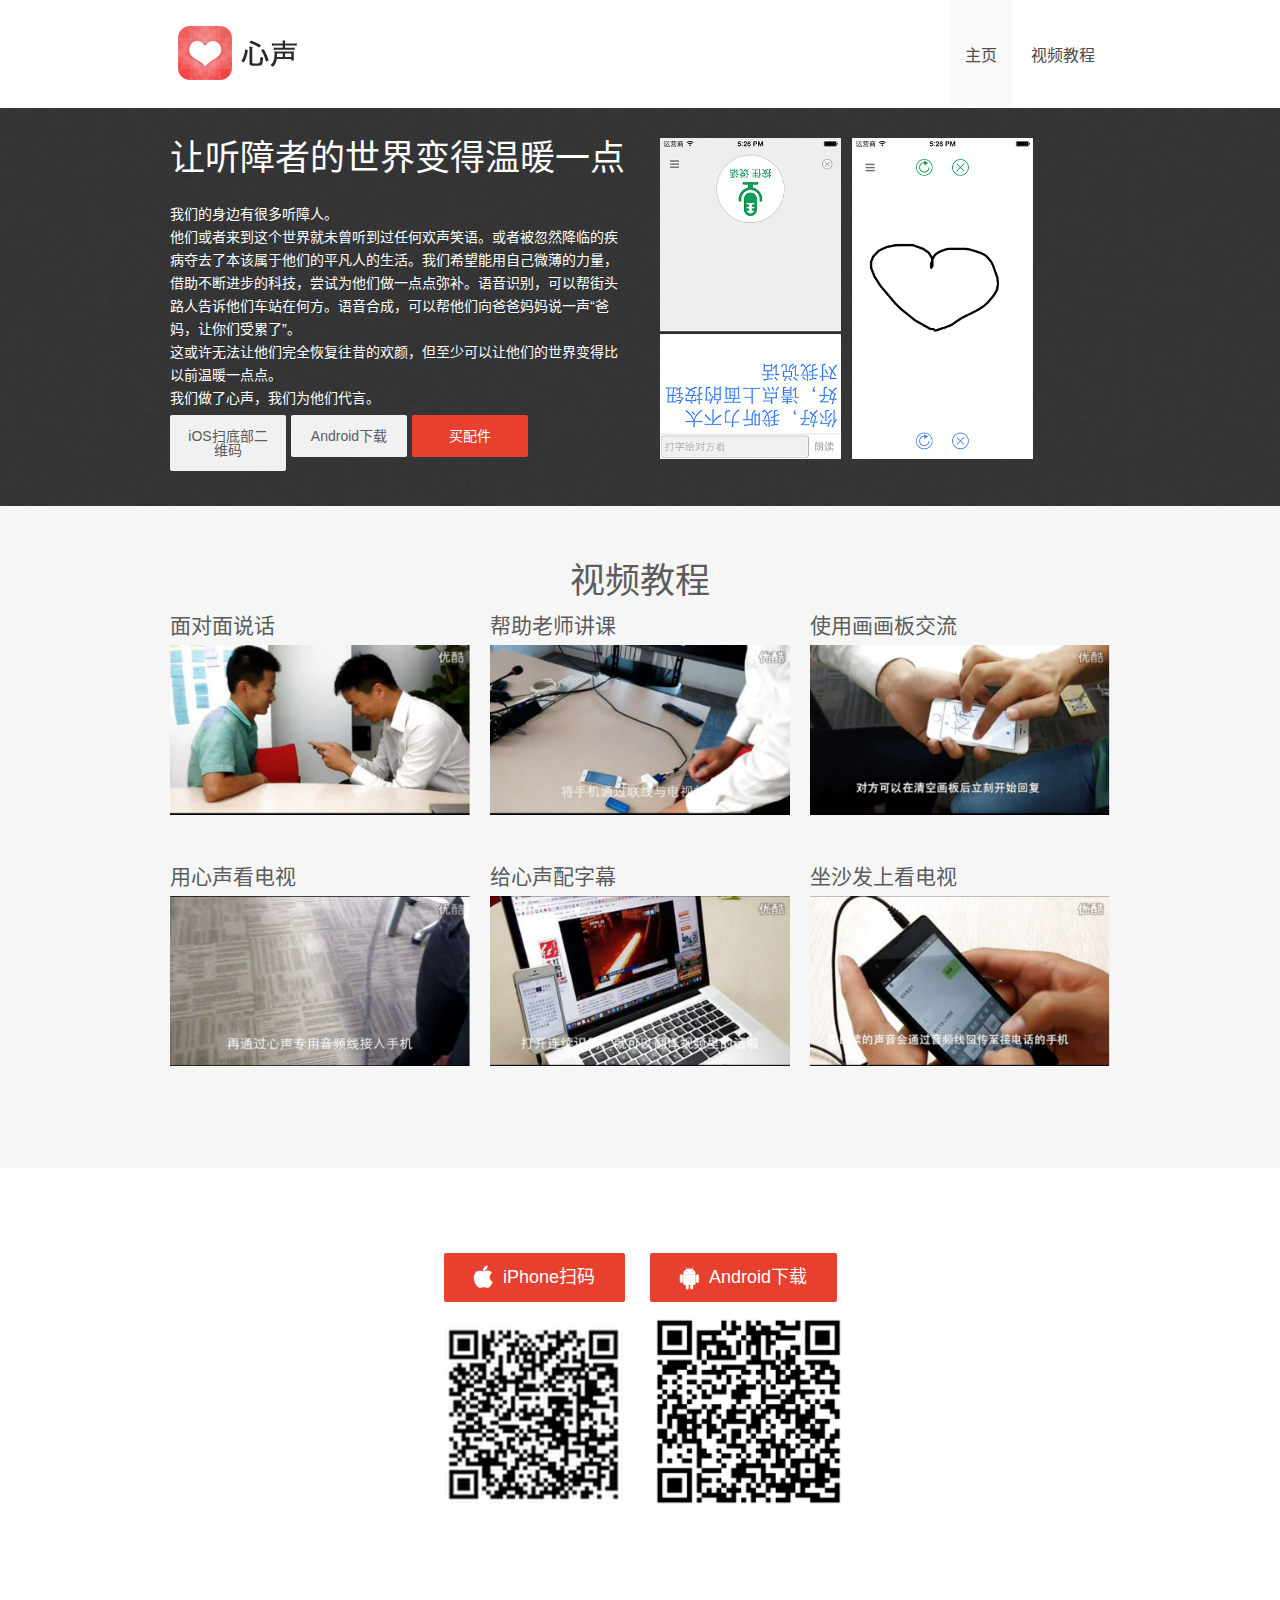
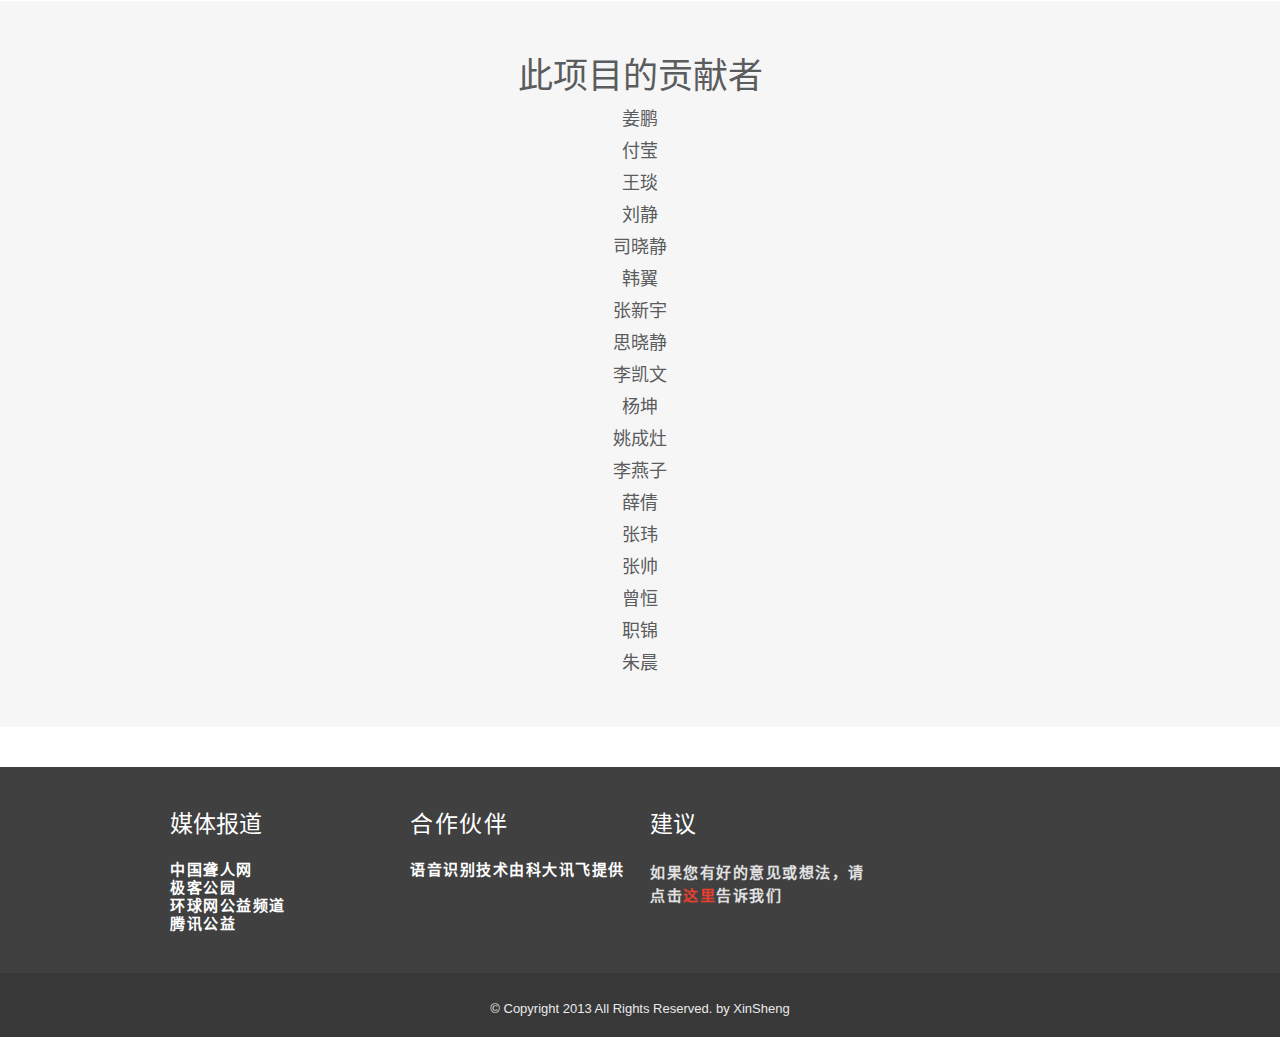
==== commit b1e03f21: "upload download URL" ====
--- a/index.html
+++ b/index.html
@@ -93,7 +93,7 @@
                   </span>
               </p>
               <div class="button2">
-                <li><a href="https://itunes.apple.com/us/app/xin-sheng/id741291935" class="button downloading normal">iPhone下载</a></li>
+                <li><a href="http://xinsheng.im" class="button downloading normal">iOS扫底部二维码</a></li>
                 <li><a href="http://android.myapp.com/myapp/detail.htm?apkName=im.xinsheng" class="button downloading normal">Android下载</a></li>
                 <a href="http://shop.xinsheng.im/" class="button downloading color">买配件</a>
               </div>
@@ -181,13 +181,13 @@
    <div class="home-bg bottom-3" id="download">
      <div class="container clearfix"> 
           <div class="eight columns left ">
-              <a class="button medium color" href="https://itunes.apple.com/us/app/xin-sheng/id741291935"><i class="fa fa-apple fa-lg"></i>&nbsp;&nbsp;iPhone下载</a>
+              <a class="button medium color" href="http://xinsheng.im"><i class="fa fa-apple fa-lg"></i>&nbsp;&nbsp;iPhone扫码</a>
               <div>
                 <img src="images/iphone.png" class="QRcode">
               </div>
          </div>
           <div class="eight columns right">
-              <a class="button medium color" href="http://www.wandoujia.com/apps/im.xinsheng"><i class="fa fa-android fa-lg"></i>&nbsp;&nbsp;Android下载</a>
+              <a class="button medium color" href="https://android.myapp.com/myapp/detail.htm?apkName=im.xinsheng"><i class="fa fa-android fa-lg"></i>&nbsp;&nbsp;Android下载</a>
               <div>
               <img src="images/android.png" class="QRcode">
               </div>
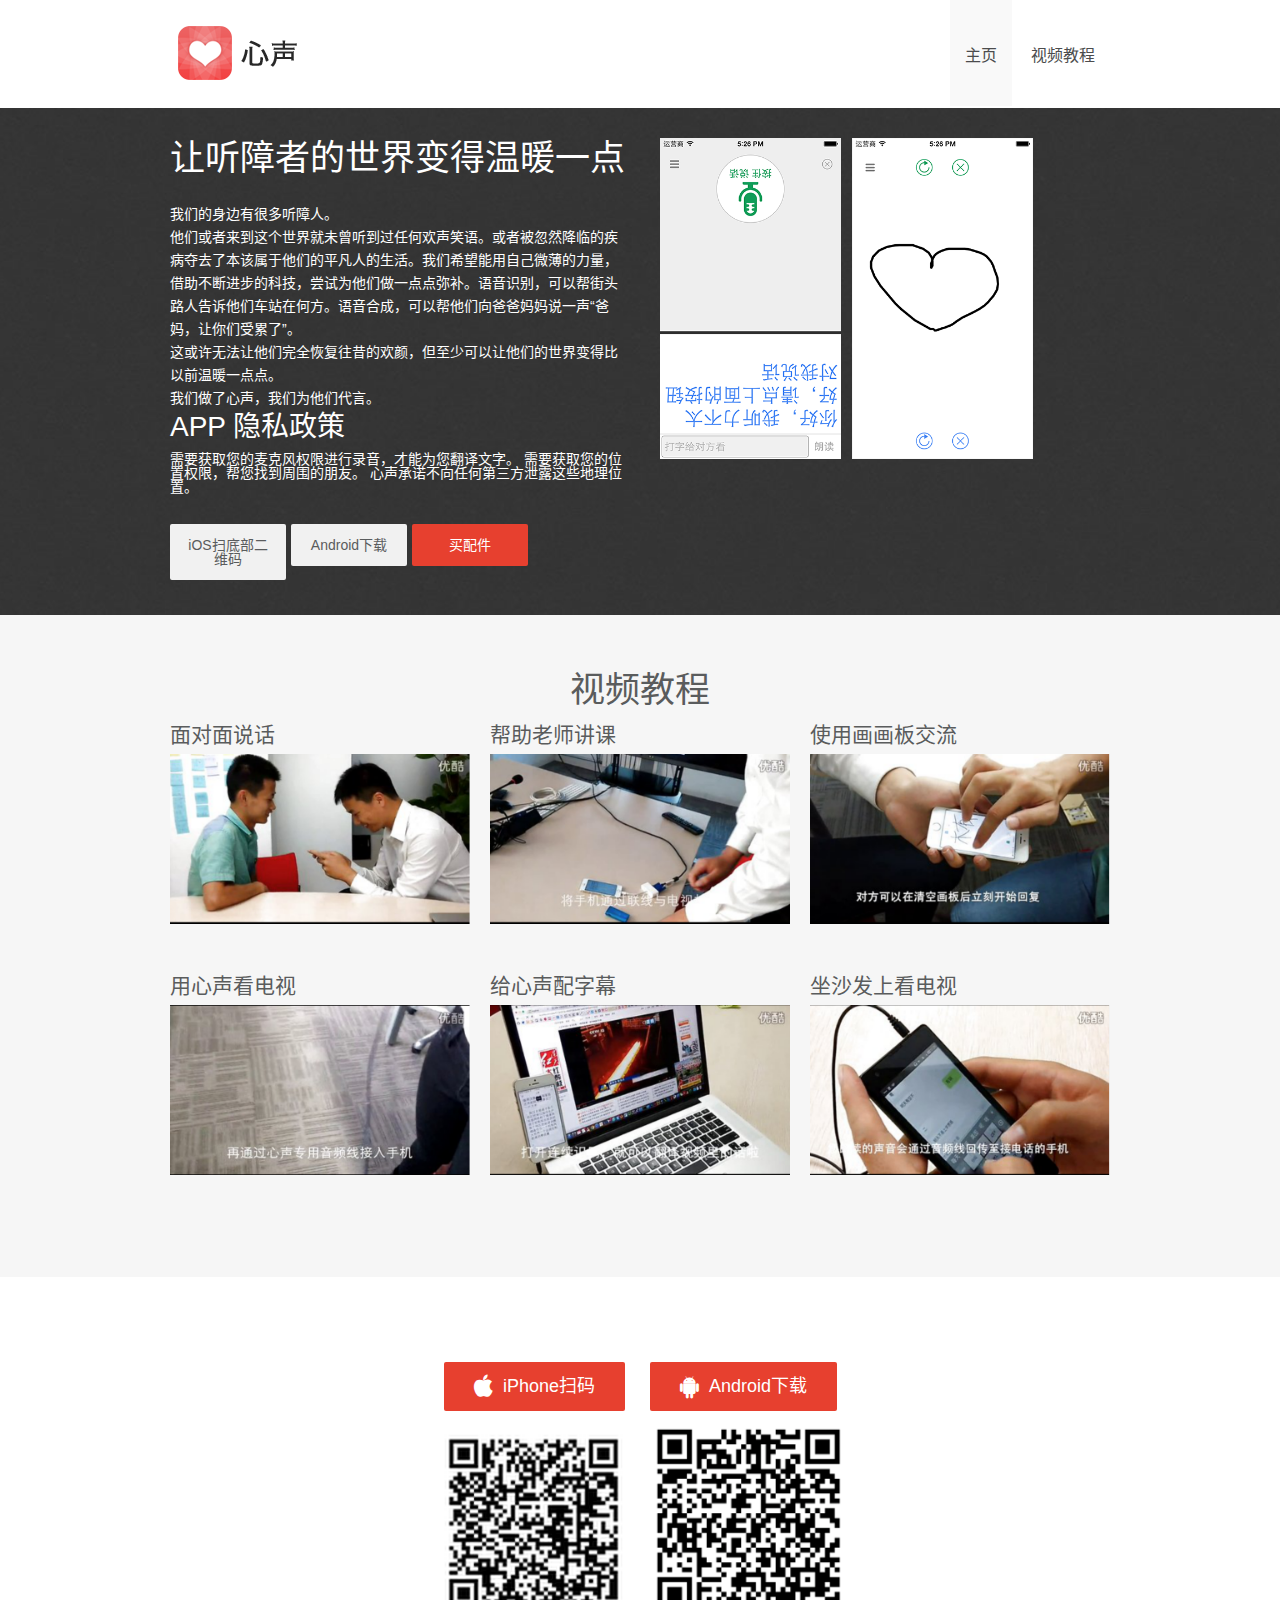
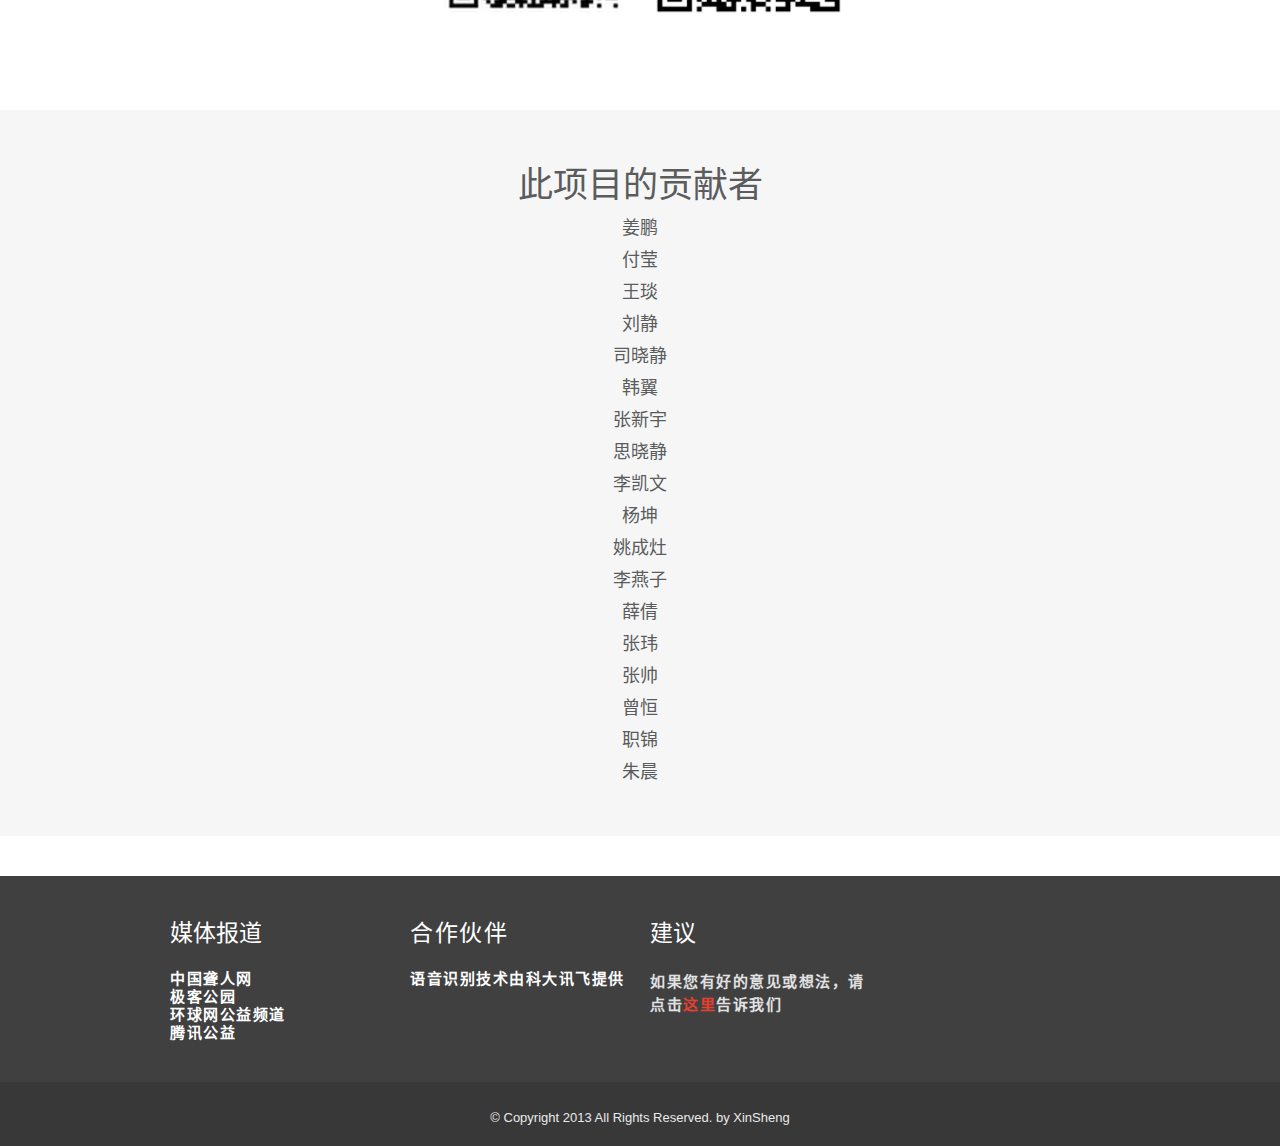
==== commit 9e6508d2: "add private policy" ====
--- a/index.html
+++ b/index.html
@@ -91,6 +91,18 @@
                   这或许无法让他们完全恢复往昔的欢颜，但至少可以让他们的世界变得比以前温暖一点点。</br>
                   我们做了心声，我们为他们代言。</br>
                   </span>
+                <h3>
+                <span>
+                  APP 隐私政策
+                </span>
+               </h3>
+                 <span>
+                  需要获取您的麦克风权限进行录音，才能为您翻译文字。
+                  需要获取您的位置权限，帮您找到周围的朋友。
+                  心声承诺不向任何第三方泄露这些地理位置。
+                </span>               
+    
+
               </p>
               <div class="button2">
                 <li><a href="http://xinsheng.im" class="button downloading normal">iOS扫底部二维码</a></li>
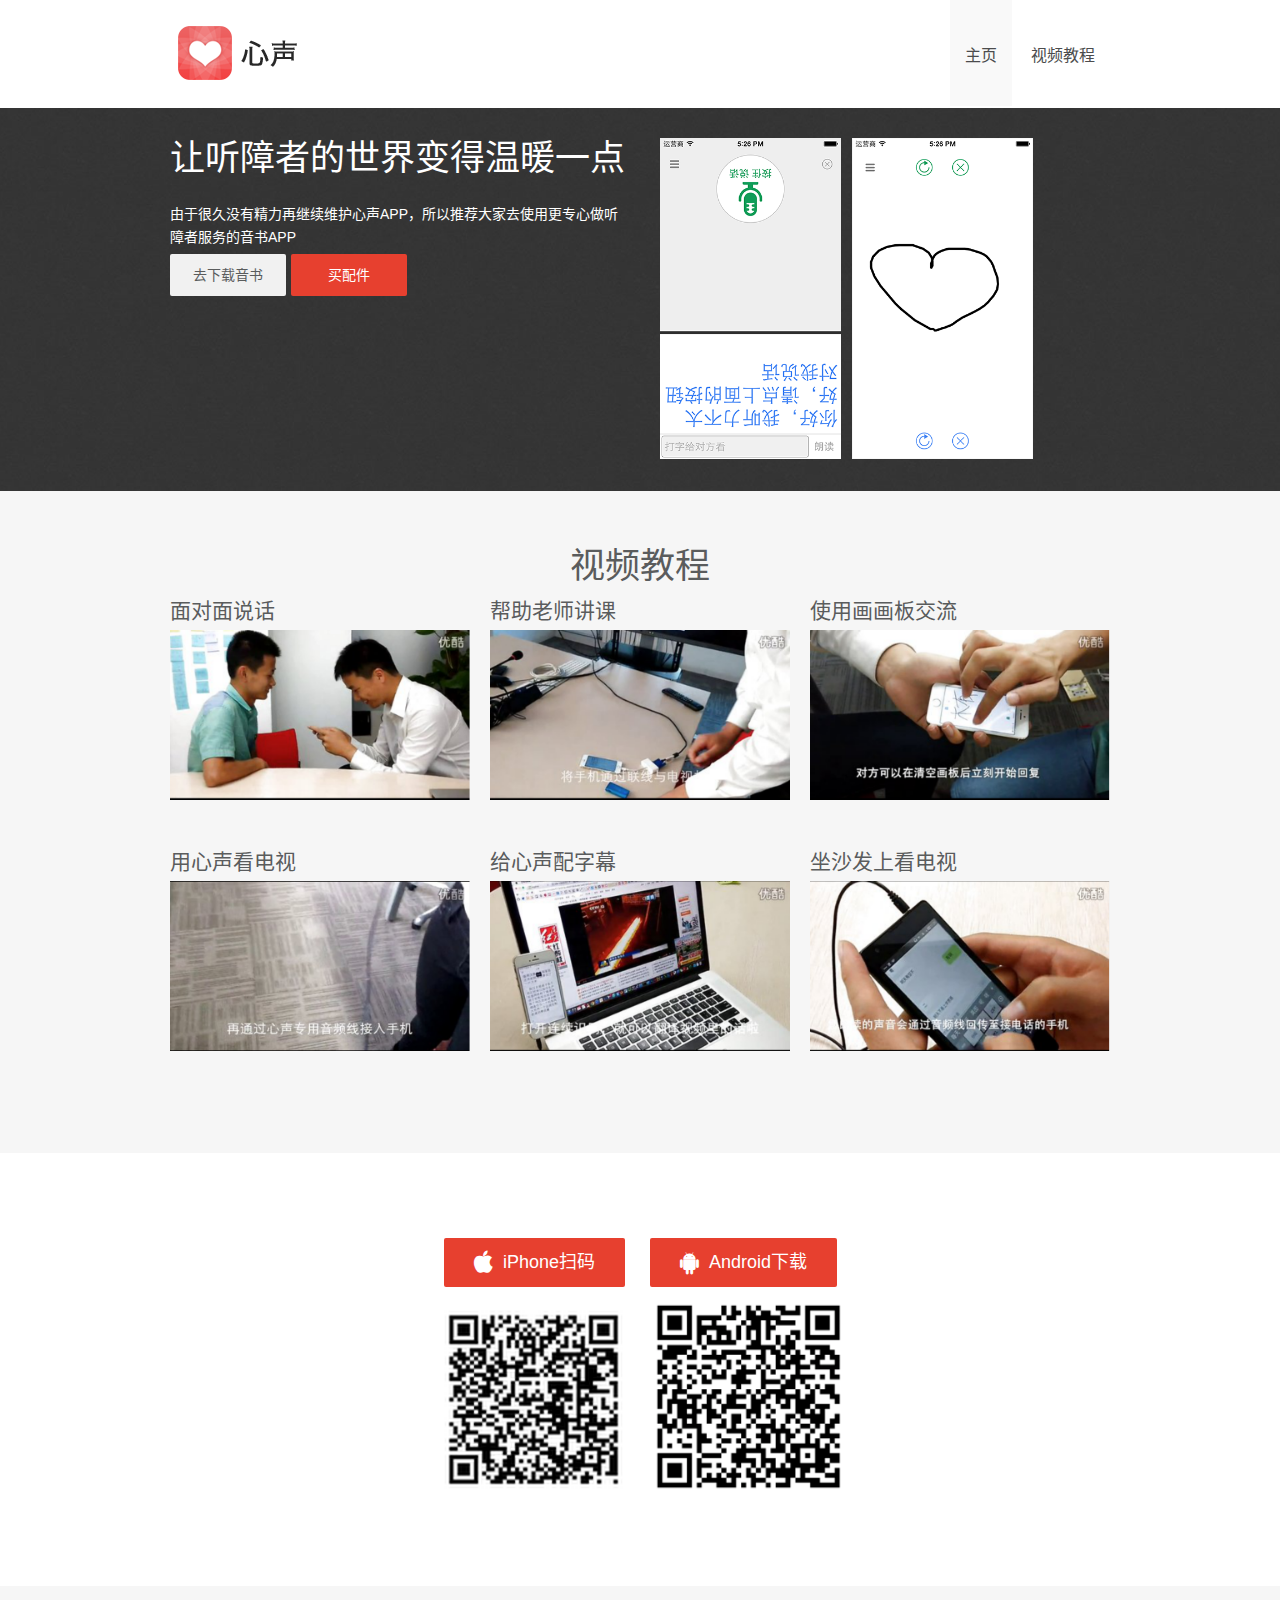
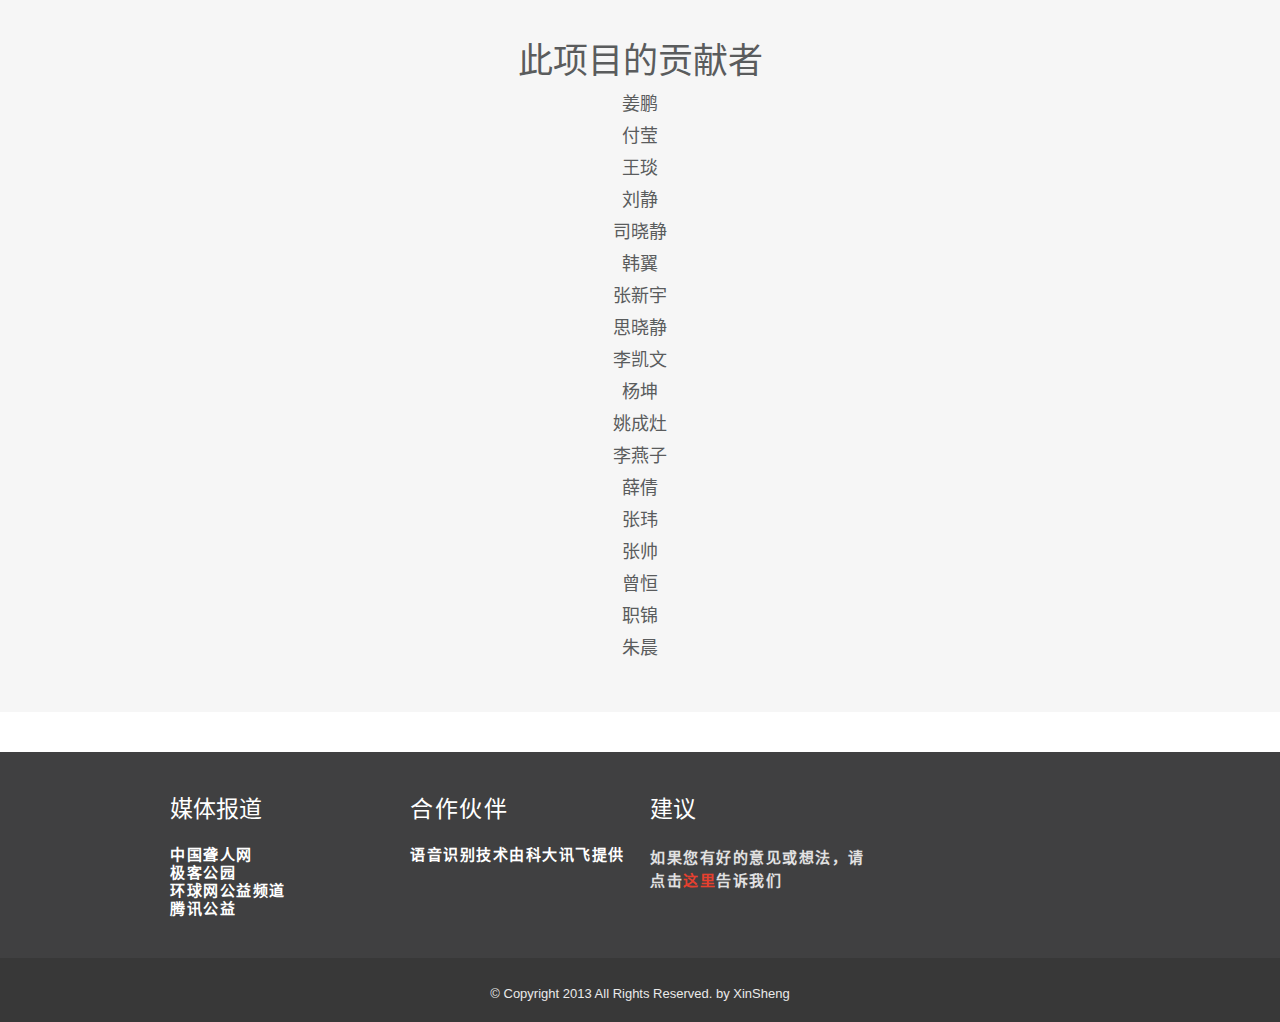
==== commit c6c760a6: "advice to go to yinshu" ====
--- a/index.html
+++ b/index.html
@@ -86,27 +86,12 @@
               </h2>
               <p>
                 <span>
-                  我们的身边有很多听障人。</br>
-                  他们或者来到这个世界就未曾听到过任何欢声笑语。或者被忽然降临的疾病夺去了本该属于他们的平凡人的生活。我们希望能用自己微薄的力量，借助不断进步的科技，尝试为他们做一点点弥补。语音识别，可以帮街头路人告诉他们车站在何方。语音合成，可以帮他们向爸爸妈妈说一声“爸妈，让你们受累了”。</br>
-                  这或许无法让他们完全恢复往昔的欢颜，但至少可以让他们的世界变得比以前温暖一点点。</br>
-                  我们做了心声，我们为他们代言。</br>
+                  由于很久没有精力再继续维护心声APP，所以推荐大家去使用更专心做听障者服务的音书APP</br>
+        
                   </span>
-                <h3>
-                <span>
-                  APP 隐私政策
-                </span>
-               </h3>
-                 <span>
-                  需要获取您的麦克风权限进行录音，才能为您翻译文字。
-                  需要获取您的位置权限，帮您找到周围的朋友。
-                  心声承诺不向任何第三方泄露这些地理位置。
-                </span>               
-    
-
               </p>
               <div class="button2">
-                <li><a href="http://xinsheng.im" class="button downloading normal">iOS扫底部二维码</a></li>
-                <li><a href="http://android.myapp.com/myapp/detail.htm?apkName=im.xinsheng" class="button downloading normal">Android下载</a></li>
+                <li><a href="http://voibook.com/" class="button downloading normal">去下载音书</a></li>
                 <a href="http://shop.xinsheng.im/" class="button downloading color">买配件</a>
               </div>
               
